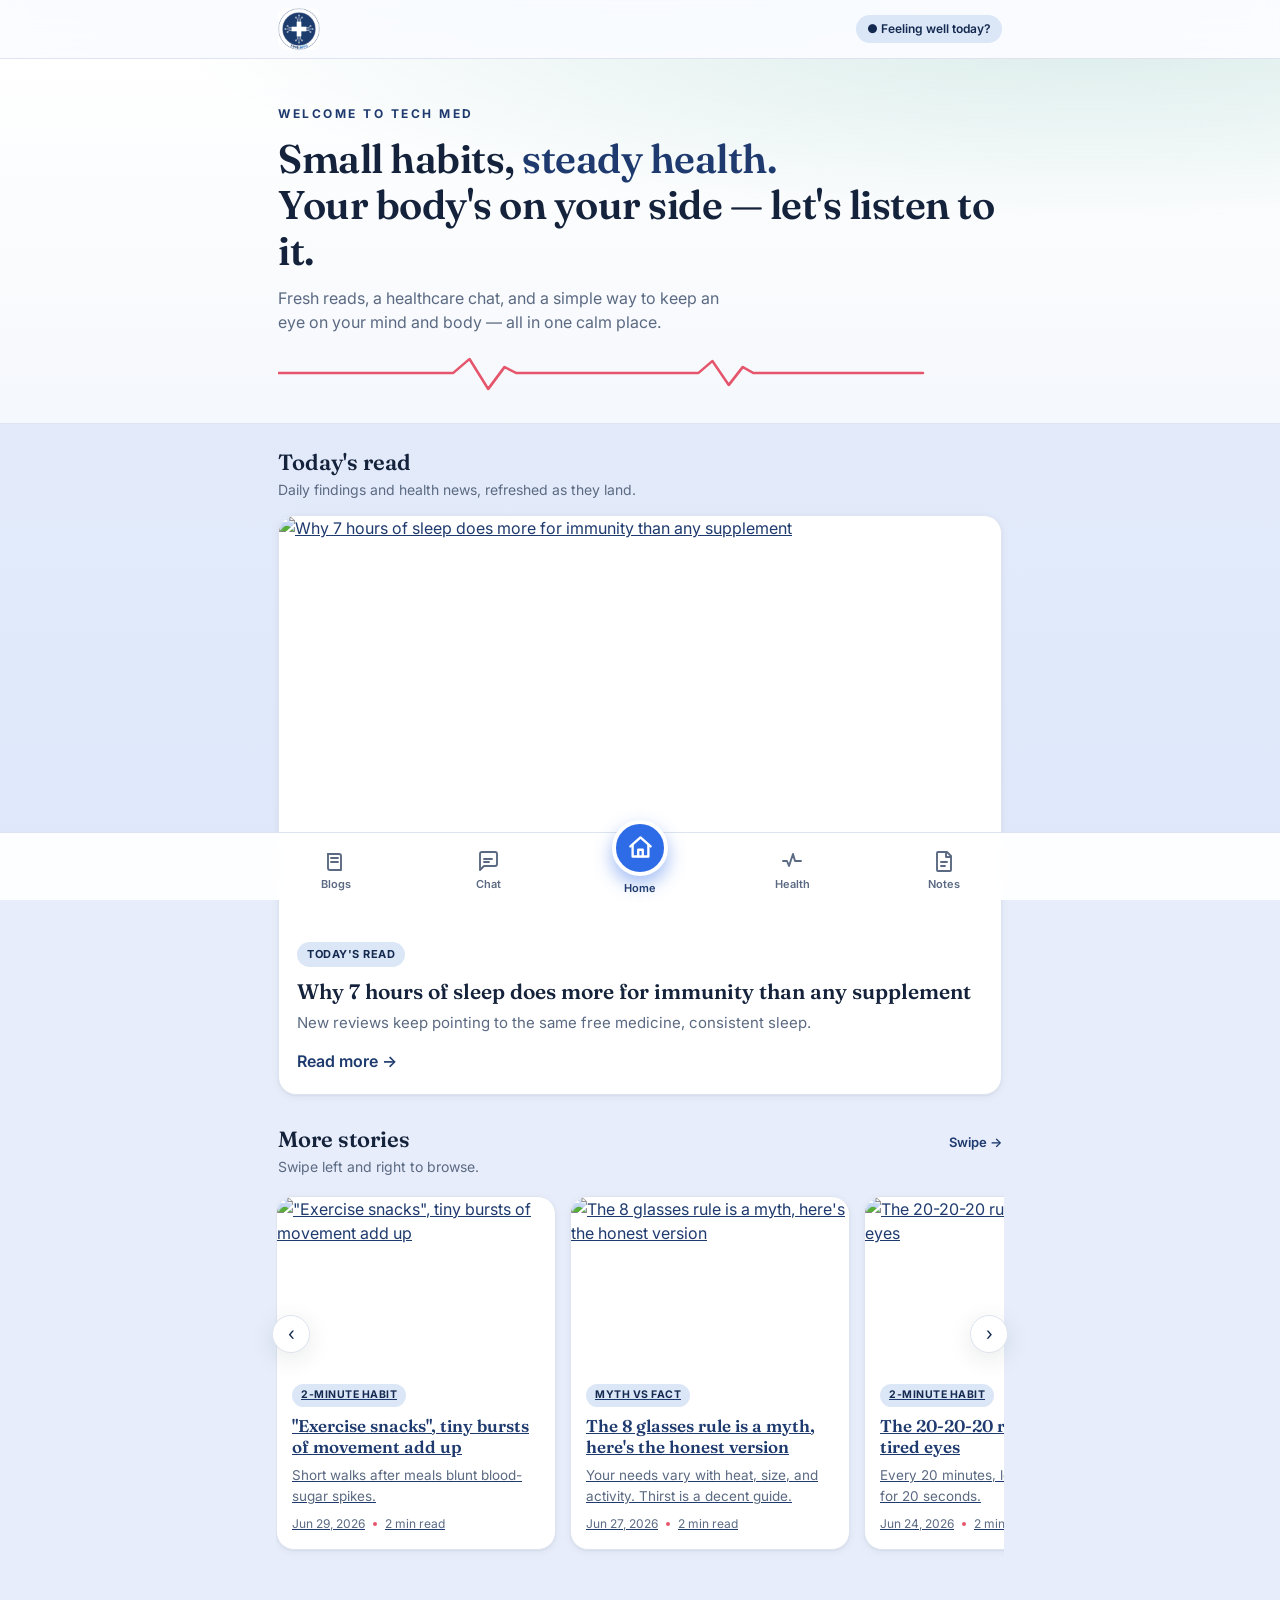
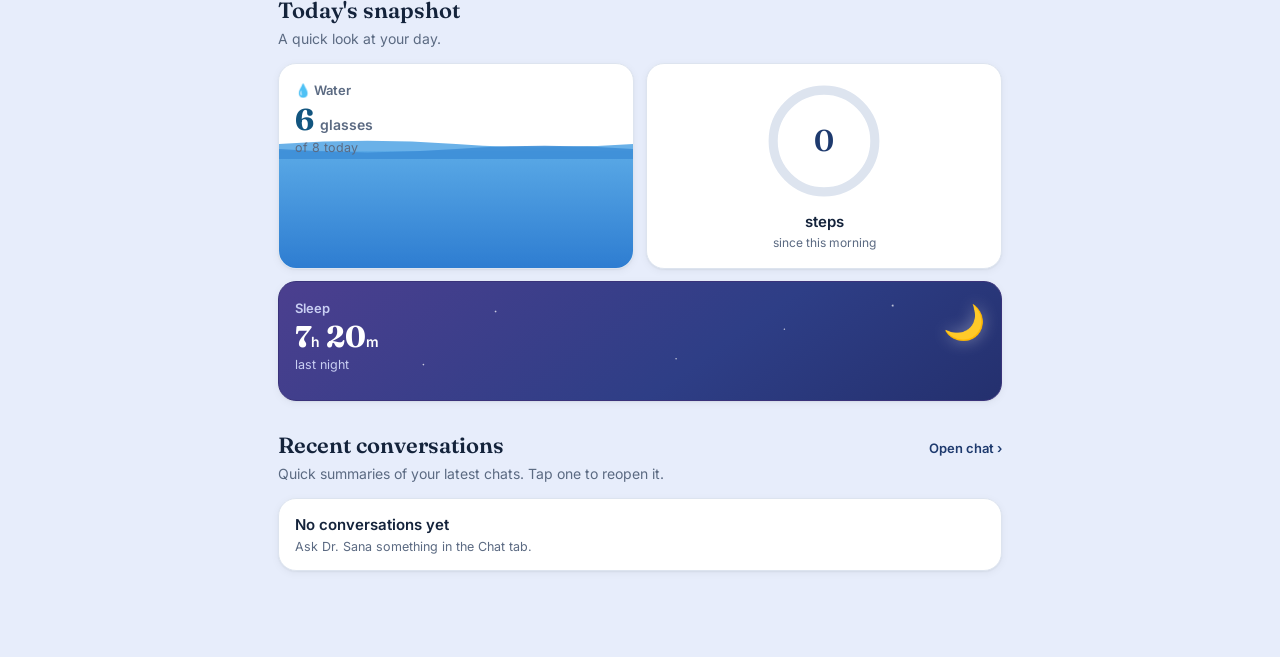
==== index.html @ a82b196b "more changes on the visual and ability to save the history" ====
<!DOCTYPE html>
<html lang="en">
<head>
  <meta charset="UTF-8" />
  <meta name="viewport" content="width=device-width, initial-scale=1, viewport-fit=cover" />
  <title>Tech Med — Your everyday health companion</title>
  <meta name="description" content="Tech Med: fresh health reads, a healthcare chatbot, and simple mind + body tracking." />
  <meta name="theme-color" content="#0F6E5E" />

  <!-- Fonts -->
  <link rel="preconnect" href="https://fonts.googleapis.com">
  <link rel="preconnect" href="https://fonts.gstatic.com" crossorigin>
  <link href="https://fonts.googleapis.com/css2?family=Fraunces:opsz,wght@9..144,500;9..144,600&family=Inter:wght@400;500;600;700&family=IBM+Plex+Mono:wght@500;600&display=swap" rel="stylesheet">

  <link rel="stylesheet" href="css/styles.css" />
</head>
<body>

  <!-- ============ TOP BAR: logo instead of a name ============ -->
  <header class="topbar">
    <div class="topbar__inner">
      <a class="brand" href="#" aria-label="Tech Med home">
        <!-- Your circular logo (sitting in the repo root). -->
        <img src="TechMed_logo_circular.png" alt="Tech Med" />
      </a>
      <span class="topbar__pill">● Feeling well today?</span>
    </div>
  </header>

  <main>

    <!-- ==================== HOME ==================== -->
    <section id="view-home" class="view is-active">
      <div class="hero">
        <div class="hero__inner">
          <p class="eyebrow">Welcome to Tech Med</p>
          <h1>Small habits, <span class="accent">steady health.</span><br>Your body's on your side — let's listen to it.</h1>
          <p>Fresh reads, a healthcare chat, and a simple way to keep an eye on your mind and body — all in one calm place.</p>
          <svg class="pulse" viewBox="0 0 620 40" preserveAspectRatio="none" aria-hidden="true">
            <path d="M0 20 H150 l14 -14 l16 30 l14 -22 l10 6 H360 l12 -12 l14 24 l12 -18 l9 6 H620"/>
          </svg>
        </div>
      </div>

      <div class="wrap">
        <!-- Featured / latest post -->
        <div class="section">
          <div class="section__head"><h2>Today's read</h2></div>
          <p class="section__sub">Daily findings and health news, refreshed as they land.</p>
          <article class="feature" id="featured"></article>
        </div>

        <!-- Horizontal scrollable rail (read-more, scrolls L↔R) -->
        <div class="section">
          <div class="section__head">
            <h2>More stories</h2>
            <a class="link" href="#" id="see-all">Swipe →</a>
          </div>
          <p class="section__sub">Swipe left and right to browse.</p>
          <div class="rail-outer">
            <button class="rail-btn prev" aria-label="Scroll left">‹</button>
            <div class="rail" id="blog-rail"></div>
            <button class="rail-btn next" aria-label="Scroll right">›</button>
          </div>
        </div>

        <!-- Today's snapshot: animated vitals -->
        <div class="section">
          <div class="section__head"><h2>Today's snapshot</h2></div>
          <p class="section__sub">A quick look at your day.</p>

          <div class="vitals">
            <!-- WATER: box fills with moving water -->
            <div class="vital water-card" id="water-card">
              <div class="water-fill" id="water-fill">
                <svg class="wave" viewBox="0 0 240 40" preserveAspectRatio="none">
                  <path d="M0 20 Q 30 8 60 20 T 120 20 T 180 20 T 240 20 V40 H0 Z"/>
                </svg>
                <svg class="wave wave2" viewBox="0 0 240 40" preserveAspectRatio="none">
                  <path d="M0 22 Q 30 34 60 22 T 120 22 T 180 22 T 240 22 V40 H0 Z"/>
                </svg>
              </div>
              <div class="vital__content">
                <span class="vital__label">💧 Water</span>
                <span class="vital__big"><b id="water-glasses">6</b> <small>glasses</small></span>
                <span class="vital__sub" id="water-sub">of 8 today</span>
              </div>
            </div>

            <!-- STEPS: ring + big count, label below -->
            <div class="vital steps-card">
              <div class="steps-ring-wrap">
                <svg class="steps-ring" viewBox="0 0 120 120">
                  <circle class="track" cx="60" cy="60" r="50"/>
                  <circle class="prog" id="steps-prog" cx="60" cy="60" r="50"/>
                </svg>
                <span class="steps-num" id="steps-count">0</span>
              </div>
              <div class="steps-caption">
                <span class="steps-word">steps</span>
                <span class="vital__sub">since this morning</span>
              </div>
            </div>

            <!-- SLEEP: purple-blue, moon drifts on hover -->
            <div class="vital sleep-card" id="sleep-card">
              <div class="stars"></div>
              <span class="moon">🌙</span>
              <div class="vital__content">
                <span class="vital__label">Sleep</span>
                <span class="vital__big"><b id="sleep-h">7</b><small>h</small> <b id="sleep-m">20</b><small>m</small></span>
                <span class="vital__sub">last night</span>
              </div>
            </div>
          </div>
        </div>

        <!-- Recent conversations (pulled from your chats with Dr. Sana) -->
        <div class="section">
          <div class="section__head">
            <h2>Recent conversations</h2>
            <a class="link" href="#" data-view-link="chat">Open chat ›</a>
          </div>
          <p class="section__sub">Quick summaries of your latest chats. Tap one to reopen it.</p>
          <div class="conditions" id="recent-convos"></div>
        </div>
        <div class="footer-space"></div>
      </div>
    </section>

    <!-- ==================== BLOGS ==================== -->
    <section id="view-blogs" class="view">
      <div class="hero hero--slim">
        <div class="hero__inner">
          <p class="eyebrow">Tech Med</p>
          <h1>The <span class="accent">Reading Room</span></h1>
          <p>Fresh health reads, findings, and gentle habits. Tap any story to read it.</p>
        </div>
      </div>
      <div class="wrap">
        <div class="section">
          <div class="blog-grid" id="blog-grid"></div>
          <article class="blog-detail" id="blog-detail" hidden></article>
        </div>
        <div class="footer-space"></div>
      </div>
    </section>

    <!-- ==================== CHATBOT ==================== -->
    <section id="view-chat" class="view">
      <div class="chat">
        <div class="chat__head">
          <h2>Health chat</h2>
          <p>Ask about symptoms, sleep, stress, hydration, or how you're feeling. Not a substitute for a doctor.</p>
        </div>

        <div class="chat__log" id="chat-log"></div>

        <div class="suggest" id="chat-suggest">
          <button>What helps a tension headache?</button>
          <button>Is my sleep schedule healthy?</button>
          <button>Ways to lower daily stress</button>
          <button>What does blood pressure mean?</button>
        </div>

        <div class="composer">
          <input id="chat-input" type="text" placeholder="Type your health question…" autocomplete="off" />
          <button id="chat-send" aria-label="Send">➤</button>
        </div>
      </div>
    </section>

    <!-- ==================== HEALTH TRACKING ==================== -->
    <section id="view-health" class="view">
      <div class="wrap">
        <div class="health__head">
          <h2>Your health, at a glance</h2>
          <p>A calm overview of mind and body. Everything here stays on your device.</p>
        </div>

        <!-- Two headline rings: mind + body -->
        <div class="score-row">
          <div class="ring-card">
            <h4>Mind</h4>
            <svg class="ring" viewBox="0 0 120 120" id="ring-mind"></svg>
          </div>
          <div class="ring-card">
            <h4>Body</h4>
            <svg class="ring" viewBox="0 0 120 120" id="ring-body"></svg>
          </div>
        </div>

        <!-- Metric tiles -->
        <div class="metric-grid" id="metric-grid"></div>

        <!-- 7-day trend chart -->
        <div class="panel">
          <h3>Last 7 days</h3>
          <p class="hint">Mood and sleep over the week.</p>
          <div class="chart-box"><canvas id="trend-chart"></canvas></div>
        </div>

        <!-- Daily log -->
        <div class="panel">
          <h3>Log today</h3>
          <p class="hint">Takes about 20 seconds.</p>
          <div class="log-form">
            <div class="field">
              <label>How's your mood?</label>
              <div class="mood-row" id="mood-row">
                <button data-mood="1">Very low</button>
                <button data-mood="2">Low</button>
                <button data-mood="3">Okay</button>
                <button data-mood="4">Good</button>
                <button data-mood="5">Great</button>
              </div>
            </div>
            <div class="field">
              <label>Energy (1–10)</label>
              <div class="slider-row">
                <input type="range" id="in-energy" min="1" max="10" value="6" />
                <span class="sv" id="sv-energy">6</span>
              </div>
            </div>
            <div class="field">
              <label>Stress (1–10)</label>
              <div class="slider-row">
                <input type="range" id="in-stress" min="1" max="10" value="4" />
                <span class="sv" id="sv-stress">4</span>
              </div>
            </div>
            <div class="field">
              <label>Steps taken today</label>
              <input type="number" id="in-steps" min="0" max="80000" step="100" value="0" />
            </div>
            <div class="field">
              <label>Sleep last night (hours)</label>
              <input type="number" id="in-sleep" min="0" max="14" step="0.5" value="7.5" />
            </div>
            <div class="field">
              <label>Glasses of water</label>
              <input type="number" id="in-water" min="0" max="20" step="1" value="6" />
            </div>
            <div class="field">
              <label>Anything on your mind? (optional)</label>
              <textarea id="in-note" placeholder="A quick note to yourself…"></textarea>
            </div>
            <button class="save-log" id="save-log">Save today's check-in</button>
          </div>
        </div>

        <!-- Saved check-in history (like the notes history) -->
        <div class="panel">
          <h3>Check-in history</h3>
          <p class="hint">Every day you save appears here, newest first.</p>
          <div id="health-history" class="note-list"></div>
        </div>

        <p class="care-note">
          Tech Med is a wellbeing companion, not a medical device or diagnosis. If something feels wrong,
          or you're struggling emotionally, please reach out to a doctor or a trusted person. In an emergency,
          contact your local emergency number.
        </p>
        <div class="footer-space"></div>
      </div>
    </section>

    <!-- ==================== NOTES ==================== -->
    <section id="view-notes" class="view">
      <div class="hero hero--slim">
        <div class="hero__inner">
          <p class="eyebrow">Tech Med</p>
          <h1>My <span class="accent">Notes</span></h1>
          <p>Jot down symptoms, questions for your doctor, or anything to remember. Saved on this device.</p>
        </div>
      </div>
      <div class="wrap">
        <div class="section">
          <div class="note-composer">
            <input id="note-title" type="text" placeholder="Title (optional)" />
            <textarea id="note-body" placeholder="Write a note…"></textarea>
            <button class="save-log" id="note-save">Save note</button>
          </div>
        </div>
        <div class="section">
          <div class="section__head"><h2>Saved notes</h2></div>
          <div id="note-list" class="note-list"></div>
        </div>
        <div class="footer-space"></div>
      </div>
    </section>

  </main>

  <!-- ============ BOTTOM NAV (the toolbar) ============ -->
  <nav class="nav">
    <div class="nav__inner">
      <button class="nav__btn" data-view="blogs">
        <svg viewBox="0 0 24 24"><path d="M4 5h11a2 2 0 0 1 2 2v13"/><path d="M4 5v14a2 2 0 0 0 2 2h11"/><path d="M7 9h7M7 13h7"/></svg>
        Blogs
      </button>
      <button class="nav__btn" data-view="chat">
        <svg viewBox="0 0 24 24"><path d="M21 15a2 2 0 0 1-2 2H8l-4 4V5a2 2 0 0 1 2-2h13a2 2 0 0 1 2 2z"/><path d="M8 10h8M8 13h5"/></svg>
        Chat
      </button>
      <button class="nav__btn nav__btn--home is-active" data-view="home">
        <span class="home-orb">
          <svg viewBox="0 0 24 24"><path d="M3 11l9-8 9 8"/><path d="M5 10v10h14V10"/><path d="M10 20v-6h4v6"/></svg>
        </span>
        Home
      </button>
      <button class="nav__btn" data-view="health">
        <svg viewBox="0 0 24 24"><path d="M3 12h4l2 5 4-12 2 7h6"/></svg>
        Health
      </button>
      <button class="nav__btn" data-view="notes">
        <svg viewBox="0 0 24 24"><path d="M6 3h9l4 4v14a1 1 0 0 1-1 1H6a1 1 0 0 1-1-1V4a1 1 0 0 1 1-1z"/><path d="M14 3v5h5M9 13h6M9 17h4"/></svg>
        Notes
      </button>
    </div>
  </nav>

  <!-- Chart.js for the health trend graph -->
  <script src="https://cdn.jsdelivr.net/npm/chart.js@4.4.1/dist/chart.umd.min.js"></script>

  <!-- App code -->
  <script src="data/blogs.js"></script>
  <script src="js/blogs.js"></script>
  <script src="js/chatbot.js"></script>
  <script src="js/health.js"></script>
  <script src="js/notes.js"></script>
  <script src="js/app.js"></script>
</body>
</html>
---- css/styles.css ----
/* ============================================================
   Tech Med — Health Companion
   Design system: "Clinical Calm"
   Palette : deep pine/teal + soft mint + warm coral pulse
   Type    : Fraunces (display) · Inter (body) · IBM Plex Mono (data)
   Signature: the coral ECG heartbeat line
   ============================================================ */

:root {
  --bg:          #E7EDFB;
  --bg-2:        #DCE6F8;
  --surface:     #FFFFFF;
  --surface-2:   #F5F8FC;
  --primary:     #1E3A6E;   /* deep navy */
  --primary-deep:#14294F;
  --primary-soft:#DBE6F7;
  --accent:      #2E6BE6;   /* blue — links, active tab, CTA */
  --accent-soft: #DCE9FF;
  --pulse:       #E5566D;   /* soft red — the heartbeat line only */
  --pulse-soft:  #FBE1E5;
  --ink:         #14233B;
  --muted:       #5B6A82;
  --line:        #DDE4EF;
  --gold:        #E6A93C;
  --radius:      18px;
  --radius-sm:   12px;
  --shadow-sm:   0 1px 2px rgba(16,40,32,.06), 0 2px 8px rgba(16,40,32,.05);
  --shadow-md:   0 6px 24px rgba(16,40,32,.10);
  --shadow-lg:   0 18px 48px rgba(16,40,32,.16);
  --nav-h:       68px;
  --max:         760px;   /* phone-first, comfortable reading column */
}

* { box-sizing: border-box; }
html { -webkit-text-size-adjust: 100%; scroll-behavior: smooth; }

body {
  margin: 0;
  font-family: "Inter", system-ui, -apple-system, Segoe UI, Roboto, Arial, sans-serif;
  color: var(--ink);
  background: var(--bg);
  background-image:
    radial-gradient(120% 60% at 50% -10%, #D3E0FB 0%, transparent 55%),
    linear-gradient(180deg, #E7EDFB 0%, #DEE8FA 100%);
  background-attachment: fixed;
  line-height: 1.55;
  padding-bottom: calc(var(--nav-h) + env(safe-area-inset-bottom));
  -webkit-font-smoothing: antialiased;
}

h1, h2, h3 { font-family: "Fraunces", Georgia, serif; font-weight: 600; line-height: 1.15; margin: 0; }
a { color: var(--primary); }
img { max-width: 100%; display: block; }
button { font-family: inherit; cursor: pointer; }

.wrap { width: 100%; max-width: var(--max); margin: 0 auto; padding: 0 18px; }

/* ---------- Top bar (logo instead of a name) ---------- */
.topbar {
  position: sticky; top: 0; z-index: 40;
  background: rgba(255,255,255,.82);
  backdrop-filter: saturate(140%) blur(12px);
  border-bottom: 1px solid var(--line);
}
.topbar__inner {
  max-width: var(--max); margin: 0 auto;
  height: 58px; padding: 0 18px;
  display: flex; align-items: center; justify-content: space-between; gap: 12px;
}
/* The logo image lives here. Swap images/logo.svg for your own file (e.g. images/logo.jpg). */
.brand { display: flex; align-items: center; gap: 10px; text-decoration: none; }
.brand img { height: 42px; width: auto; object-fit: contain; border-radius: 8px; }
.topbar__pill {
  font-size: 12px; color: var(--primary-deep);
  background: var(--primary-soft); border-radius: 999px;
  padding: 5px 11px; font-weight: 600; white-space: nowrap;
}

/* ---------- Views ---------- */
.view { display: none; animation: fade .35s ease both; }
.view.is-active { display: block; }
@keyframes fade { from { opacity: 0; transform: translateY(8px); } to { opacity: 1; transform: none; } }

/* ---------- Welcome hero ---------- */
.hero {
  position: relative; overflow: hidden;
  background:
    radial-gradient(120% 90% at 85% -10%, rgba(18,137,122,.16), transparent 60%),
    linear-gradient(180deg, var(--surface), var(--surface-2));
  border-bottom: 1px solid var(--line);
}
.hero__inner { max-width: var(--max); margin: 0 auto; padding: 34px 18px 30px; }
.hero .eyebrow {
  font-size: 12px; letter-spacing: 2.5px; text-transform: uppercase;
  color: var(--primary); font-weight: 700; margin-bottom: 12px;
}
.hero h1 { font-size: clamp(28px, 7vw, 40px); letter-spacing: -.5px; }
.hero h1 .accent { color: var(--primary); }
.hero p { color: var(--muted); font-size: 16px; margin: 12px 0 0; max-width: 46ch; }

/* the signature heartbeat line */
.pulse { width: 100%; height: 40px; margin-top: 18px; display: block; }
.pulse path { stroke: var(--pulse); stroke-width: 2.4; fill: none;
  stroke-linecap: round; stroke-linejoin: round;
  stroke-dasharray: 620; stroke-dashoffset: 620;
  animation: draw 2.6s ease forwards, glow 3s ease-in-out 2.6s infinite; }
@keyframes draw { to { stroke-dashoffset: 0; } }
@keyframes glow { 0%,100% { opacity: .85; } 50% { opacity: 1; } }

/* ---------- Section headers ---------- */
.section { padding: 26px 0 6px; }
.section__head { display: flex; align-items: baseline; justify-content: space-between; gap: 12px; margin-bottom: 4px; }
.section__head h2 { font-size: 22px; }
.section__head .link { font-size: 13px; font-weight: 600; color: var(--primary); text-decoration: none; }
.section__sub { color: var(--muted); font-size: 14px; margin: 2px 0 14px; }

/* ---------- Featured blog card ---------- */
.feature {
  display: grid; grid-template-columns: 1fr; gap: 0;
  background: var(--surface); border: 1px solid var(--line);
  border-radius: var(--radius); overflow: hidden; box-shadow: var(--shadow-sm);
}
.feature__media { aspect-ratio: 16/9; position: relative; }
.feature__media .ph { width: 100%; height: 100%; }
.feature__body { padding: 18px 18px 20px; }
.feature .tag { display:inline-block; font-size: 11px; font-weight: 700; letter-spacing: .5px;
  text-transform: uppercase; color: var(--primary-deep); background: var(--primary-soft);
  padding: 4px 10px; border-radius: 999px; }
.feature h3 { font-size: 21px; margin: 12px 0 8px; }
.feature p { color: var(--muted); font-size: 15px; margin: 0 0 14px; }

/* ---------- Horizontal scroll rail (read-more, scrollable L↔R) ---------- */
.rail-outer { position: relative; }
.rail {
  display: grid; grid-auto-flow: column; grid-auto-columns: minmax(240px, 78%);
  gap: 14px; overflow-x: auto; scroll-snap-type: x mandatory;
  padding: 4px 2px 16px; margin: 0 -2px;
  scrollbar-width: thin;
}
.rail::-webkit-scrollbar { height: 8px; }
.rail::-webkit-scrollbar-thumb { background: var(--line); border-radius: 8px; }
@media (min-width: 620px) { .rail { grid-auto-columns: minmax(280px, 46%); } }

.card {
  scroll-snap-align: start; background: var(--surface);
  border: 1px solid var(--line); border-radius: var(--radius);
  overflow: hidden; box-shadow: var(--shadow-sm);
  display: flex; flex-direction: column; transition: transform .18s ease, box-shadow .18s ease;
}
.card:active { transform: scale(.99); }
.card:hover { box-shadow: var(--shadow-md); }
.card__media { aspect-ratio: 16/10; }
.card__body { padding: 14px 15px 16px; display: flex; flex-direction: column; gap: 8px; flex: 1; }
.card .tag { align-self: flex-start; font-size: 10.5px; font-weight: 700; letter-spacing:.5px;
  text-transform: uppercase; color: var(--primary-deep); background: var(--primary-soft);
  padding: 3px 9px; border-radius: 999px; }
.card h4 { font-family: "Fraunces", serif; font-weight: 600; font-size: 17px; margin: 0; line-height: 1.25; }
.card p { color: var(--muted); font-size: 13.5px; margin: 0; }
.card .meta { margin-top: auto; font-size: 12px; color: var(--muted); display: flex; gap: 8px; align-items: center; }
.card .dot { width: 4px; height: 4px; border-radius: 50%; background: var(--pulse); }

/* rail nav arrows (desktop convenience) */
.rail-btn {
  position: absolute; top: 38%; transform: translateY(-50%);
  width: 38px; height: 38px; border-radius: 50%; border: 1px solid var(--line);
  background: var(--surface); box-shadow: var(--shadow-md); display: none;
  align-items: center; justify-content: center; color: var(--primary-deep); font-size: 18px; z-index: 5;
}
.rail-btn.prev { left: -6px; } .rail-btn.next { right: -6px; }
@media (min-width: 720px) { .rail-btn { display: flex; } }

/* image placeholders (works with no photos; replace with <img>) */
.ph { background: linear-gradient(135deg, #2E4E86, var(--primary-deep)); position: relative; }
.ph[data-hue="mint"]  { background: linear-gradient(135deg, #16A085, #0F6E5E); }
.ph[data-hue="coral"] { background: linear-gradient(135deg, #FF8A73, #E0553F); }
.ph[data-hue="sky"]   { background: linear-gradient(135deg, #3FA7C4, #1F6E86); }
.ph[data-hue="plum"]  { background: linear-gradient(135deg, #7C6CC4, #4E3F8F); }
.ph[data-hue="gold"]  { background: linear-gradient(135deg, #E6B84C, #C98A22); }
.ph .ph__icon { position: absolute; inset: 0; display: grid; place-items: center; font-size: 42px; opacity: .95; }
.ph .ph__grain { position:absolute; inset:0; opacity:.10;
  background-image: radial-gradient(rgba(255,255,255,.9) 1px, transparent 1px);
  background-size: 14px 14px; }

/* ---------- Facts strip (the "other stuff" below on home) ---------- */
.facts { display: grid; grid-template-columns: repeat(2, 1fr); gap: 12px; margin-top: 8px; }
@media (min-width: 620px) { .facts { grid-template-columns: repeat(4, 1fr); } }
.fact {
  background: var(--surface); border: 1px solid var(--line);
  border-radius: var(--radius-sm); padding: 14px; box-shadow: var(--shadow-sm);
}
.fact .n { font-family: "Fraunces", serif; font-size: 26px; font-weight: 600; color: var(--primary); }
.fact .l { font-size: 12.5px; color: var(--muted); margin-top: 2px; }

.tip {
  margin-top: 16px; background: linear-gradient(180deg, var(--surface), var(--surface-2));
  border: 1px solid var(--line); border-left: 4px solid var(--pulse);
  border-radius: var(--radius-sm); padding: 16px 16px 16px 18px;
}
.tip .k { font-size: 11px; letter-spacing: 1.5px; text-transform: uppercase; color: var(--pulse); font-weight: 700; }
.tip p { margin: 6px 0 0; font-size: 14.5px; }

/* ---------- Chatbot ---------- */
.chat { display: flex; flex-direction: column; height: calc(100vh - 58px - var(--nav-h)); max-width: var(--max); margin: 0 auto; }
.chat__head { padding: 16px 18px 10px; }
.chat__head h2 { font-size: 22px; }
.chat__head p { color: var(--muted); font-size: 13.5px; margin: 4px 0 0; }
.chat__log { flex: 1; overflow-y: auto; padding: 8px 18px 12px; display: flex; flex-direction: column; gap: 12px; }
/* a row holds an avatar + the bubble */
.row-msg { display: flex; align-items: flex-end; gap: 8px; max-width: 88%; }
.row-msg.bot { align-self: flex-start; }
.row-msg.user { align-self: flex-end; flex-direction: row-reverse; }
.avatar { flex: 0 0 auto; width: 30px; height: 30px; border-radius: 50%; display: grid; place-items: center;
  font-size: 17px; background: var(--primary-soft); border: 1px solid var(--line); }
.avatar.user { background: var(--accent); color: #fff; }
.msg { padding: 11px 14px; border-radius: 16px; font-size: 15px; line-height: 1.5; white-space: pre-wrap; word-wrap: break-word; }
.msg.bot { background: var(--surface); border: 1px solid var(--line); border-bottom-left-radius: 5px; box-shadow: var(--shadow-sm); }
.msg.user { background: var(--accent); color: #fff; border-bottom-right-radius: 5px; }
.msg.bot a { color: var(--primary); }
.msg .disc { display:block; margin-top: 8px; font-size: 11.5px; color: var(--muted); border-top: 1px dashed var(--line); padding-top: 7px; }
.typing { display: inline-flex; gap: 4px; align-items: center; }
.typing i { width: 6px; height: 6px; border-radius: 50%; background: var(--muted); animation: bounce 1.2s infinite; }
.typing i:nth-child(2){ animation-delay:.15s } .typing i:nth-child(3){ animation-delay:.3s }
@keyframes bounce { 0%,60%,100%{ transform: translateY(0); opacity:.5 } 30%{ transform: translateY(-5px); opacity:1 } }

.suggest { display: flex; gap: 8px; overflow-x: auto; padding: 0 18px 8px; }
.suggest button { flex: 0 0 auto; font-size: 13px; color: var(--primary-deep); background: var(--primary-soft);
  border: none; border-radius: 999px; padding: 8px 13px; }

.composer { display: flex; gap: 8px; padding: 10px 14px calc(12px + env(safe-area-inset-bottom)); border-top: 1px solid var(--line); background: var(--surface); }
.composer input { flex: 1; border: 1px solid var(--line); border-radius: 999px; padding: 12px 16px; font-size: 15px; outline: none; background: var(--surface-2); }
.composer input:focus { border-color: var(--primary); background: #fff; }
.composer button { width: 46px; height: 46px; border-radius: 50%; border: none; background: var(--primary); color: #fff; font-size: 18px; display: grid; place-items: center; }
.composer button:disabled { opacity: .5; }

.keybar { padding: 8px 18px 0; }
.keybar details { background: var(--surface); border: 1px solid var(--line); border-radius: var(--radius-sm); padding: 10px 12px; font-size: 13px; }
.keybar summary { cursor: pointer; font-weight: 600; color: var(--primary-deep); }
.keybar input { width: 100%; margin-top: 8px; padding: 9px 11px; border: 1px solid var(--line); border-radius: 8px; font-size: 13px; }
.keybar .row { display: flex; gap: 8px; margin-top: 8px; }
.keybar .row button { flex: 1; padding: 8px; border-radius: 8px; border: 1px solid var(--line); background: var(--surface-2); font-weight: 600; }
.keybar .row button.save { background: var(--primary); color: #fff; border-color: var(--primary); }
.keybar small { display: block; margin-top: 8px; color: var(--muted); line-height: 1.5; }

/* ---------- Health tracking ---------- */
.health__head { padding: 22px 18px 6px; }
.health__head h2 { font-size: 24px; }
.health__head p { color: var(--muted); font-size: 14px; margin: 6px 0 0; }

.score-row { display: grid; grid-template-columns: 1fr 1fr; gap: 12px; margin-top: 8px; }
.ring-card { background: var(--surface); border: 1px solid var(--line); border-radius: var(--radius); padding: 16px; box-shadow: var(--shadow-sm); text-align: center; }
.ring-card h4 { font-family: "Inter", sans-serif; font-weight: 600; font-size: 13px; color: var(--muted); text-transform: uppercase; letter-spacing: 1px; margin-bottom: 10px; }
.ring { width: 108px; height: 108px; margin: 0 auto; }
.ring .val { font-family: "Fraunces", serif; font-size: 26px; fill: var(--ink); }
.ring .unit { font-size: 10px; fill: var(--muted); font-family: "Inter"; }

.metric-grid { display: grid; grid-template-columns: repeat(2,1fr); gap: 12px; margin-top: 14px; }
.metric { background: var(--surface); border: 1px solid var(--line); border-radius: var(--radius-sm); padding: 14px; box-shadow: var(--shadow-sm); }
.metric .top { display: flex; align-items: center; justify-content: space-between; }
.metric .ico { font-size: 18px; }
.metric .big { font-family: "IBM Plex Mono", monospace; font-size: 22px; font-weight: 600; margin-top: 6px; }
.metric .lab { font-size: 12px; color: var(--muted); }
.metric .trend { font-size: 11px; font-weight: 700; padding: 2px 7px; border-radius: 999px; }
.trend.up { color: #0A7C4A; background: #DCF3E7; } .trend.down { color: #B23A2E; background: var(--pulse-soft); }

.panel { background: var(--surface); border: 1px solid var(--line); border-radius: var(--radius); padding: 16px; box-shadow: var(--shadow-sm); margin-top: 14px; }
.panel h3 { font-size: 17px; margin-bottom: 4px; }
.panel .hint { font-size: 12.5px; color: var(--muted); margin-bottom: 12px; }
.chart-box { position: relative; height: 180px; }

.log-form { display: grid; gap: 12px; margin-top: 4px; }
.field label { font-size: 12.5px; color: var(--muted); font-weight: 600; display: block; margin-bottom: 6px; }
.slider-row { display: flex; align-items: center; gap: 12px; }
.slider-row input[type=range] { flex: 1; accent-color: var(--primary); }
.slider-row .sv { font-family: "IBM Plex Mono", monospace; font-weight: 600; width: 30px; text-align: right; }
.field input[type=number] { width: 100%; padding: 10px 12px; border: 1px solid var(--line); border-radius: 10px; font-size: 15px; }
.field textarea { width: 100%; padding: 10px 12px; border: 1px solid var(--line); border-radius: 10px; font-size: 14px; resize: vertical; min-height: 60px; font-family: inherit; }
.mood-row { display: flex; gap: 6px; }
.mood-row button { flex: 1; font-size: 12px; font-weight: 600; color: var(--muted); padding: 10px 2px; border-radius: 10px; border: 1px solid var(--line); background: var(--surface-2); transition: .15s; line-height: 1.2; }
.mood-row button.sel { border-color: var(--primary); background: var(--primary-soft); color: var(--primary-deep); transform: translateY(-2px); }
.save-log { width: 100%; padding: 13px; border: none; border-radius: 12px; background: var(--primary); color: #fff; font-weight: 600; font-size: 15px; }
.save-log:active { background: var(--primary-deep); }

.care-note { margin-top: 16px; font-size: 12.5px; color: var(--muted); background: var(--surface-2); border: 1px solid var(--line); border-radius: var(--radius-sm); padding: 12px 14px; line-height: 1.55; }

/* ---------- Bottom nav (the requested toolbar) ---------- */
.nav {
  position: fixed; bottom: 0; left: 0; right: 0; z-index: 50;
  height: calc(var(--nav-h) + env(safe-area-inset-bottom));
  padding-bottom: env(safe-area-inset-bottom);
  background: rgba(255,255,255,.92); backdrop-filter: blur(14px);
  border-top: 1px solid var(--line);
  display: flex; justify-content: center; overflow: visible;
}
.nav__inner { width: 100%; max-width: var(--max); display: flex; overflow: visible; }
.nav__btn {
  flex: 1; border: none; background: none; color: var(--muted);
  display: flex; flex-direction: column; align-items: center; justify-content: center; gap: 4px;
  font-size: 11px; font-weight: 600; padding-top: 8px; position: relative; transition: color .15s;
}
.nav__btn svg { width: 24px; height: 24px; stroke: currentColor; fill: none; stroke-width: 1.9; stroke-linecap: round; stroke-linejoin: round; }
.nav__btn.is-active { color: var(--primary); }
.nav__btn.is-active::before {
  content: ""; position: absolute; top: 0; width: 26px; height: 3px; border-radius: 3px; background: var(--accent);
}
/* centered, larger, blue Home */
.nav__btn--home { color: var(--accent); }
.nav__btn--home.is-active::before { display: none; }
.nav__btn--home .home-orb {
  width: 56px; height: 56px; border-radius: 50%; margin-top: -26px; margin-bottom: 1px;
  background: var(--accent); color: #fff; display: grid; place-items: center;
  border: 4px solid var(--surface); box-shadow: 0 8px 18px rgba(46,107,230,.45);
  transition: transform .15s ease;
}
.nav__btn--home .home-orb svg { width: 27px; height: 27px; stroke-width: 2.1; }
.nav__btn--home:active .home-orb { transform: scale(.94); }

/* ---------- misc ---------- */
.footer-space { height: 12px; }
:focus-visible { outline: 3px solid rgba(15,110,94,.4); outline-offset: 2px; border-radius: 6px; }
@media (prefers-reduced-motion: reduce) {
  * { animation: none !important; scroll-behavior: auto !important; }
  .pulse path { stroke-dashoffset: 0; }
}

/* ============================================================
   Today's snapshot — animated vitals
   ============================================================ */
.vitals { display: grid; grid-template-columns: 1fr 1fr; gap: 12px; }
.vital {
  position: relative; overflow: hidden;
  background: var(--surface); border: 1px solid var(--line);
  border-radius: var(--radius); box-shadow: var(--shadow-sm);
  min-height: 150px; padding: 16px;
}
.vital__content { position: relative; z-index: 3; display: flex; flex-direction: column; gap: 2px; }
.vital__content.center { align-items: center; text-align: center; }
.vital__label { font-size: 13px; font-weight: 600; color: var(--muted); }
.vital__big { font-family: "Fraunces", serif; font-size: 30px; font-weight: 600; color: var(--ink); line-height: 1.1; }
.vital__big small { font-size: 14px; font-weight: 600; color: var(--muted); font-family: "Inter"; }
.vital__sub { font-size: 12.5px; color: var(--muted); }

/* --- WATER: fills with moving water --- */
.water-card .vital__big b { color: #12557f; }
.water-fill {
  position: absolute; left: 0; right: 0; bottom: 0; height: 15%;
  background: linear-gradient(180deg, #5AA9E6, #2E7DD1);
  z-index: 1; transition: height 1.1s cubic-bezier(.22,.61,.36,1);
}
.water-fill .wave {
  position: absolute; top: -18px; left: 0; width: 200%; height: 22px;
  fill: #5AA9E6;
}
.water-fill .wave path { fill: #5AA9E6; }
.water-fill .wave  { animation: waveMove 3.2s linear infinite; opacity:.9 }
.water-fill .wave2 { animation: waveMove 4.6s linear infinite reverse; top:-14px; }
.water-fill .wave2 path { fill: #3E8FD8; }
@keyframes waveMove { from { transform: translateX(0); } to { transform: translateX(-50%); } }

/* --- STEPS: ring + count-up + walker --- */
.steps-card { display: flex; flex-direction: column; align-items: center; justify-content: center; gap: 8px; }
.steps-ring-wrap { position: relative; width: 122px; height: 122px; }
.steps-ring { width: 122px; height: 122px; }
.steps-ring .track { fill: none; stroke: var(--line); stroke-width: 9; }
.steps-ring .prog {
  fill: none; stroke: var(--accent); stroke-width: 9; stroke-linecap: round;
  stroke-dasharray: 314; stroke-dashoffset: 314; transform: rotate(-90deg);
  transform-origin: center; transition: stroke-dashoffset 1.4s ease;
}
.steps-num {
  position: absolute; inset: 0; display: grid; place-items: center;
  font-family: "Fraunces", serif; font-weight: 600; font-size: 30px; color: var(--primary);
}
.steps-caption { display: flex; flex-direction: column; align-items: center; }
.steps-word { font-size: 15px; font-weight: 600; color: var(--ink); }
.steps-caption .vital__sub { font-size: 12px; color: var(--muted); }

/* --- SLEEP: purple-blue, moon drifts on hover --- */
.sleep-card { background: linear-gradient(145deg, #4B3F8F 0%, #2E3E86 60%, #24306E 100%); border-color: #3a337a; color: #fff; cursor: pointer; }
.sleep-card .vital__label, .sleep-card .vital__sub { color: #C9CFF3; }
.sleep-card .vital__big, .sleep-card .vital__big small { color: #fff; }
.sleep-card .stars {
  position: absolute; inset: 0; z-index: 1; opacity: .8;
  background-image:
    radial-gradient(1.4px 1.4px at 30% 25%, #fff, transparent),
    radial-gradient(1.2px 1.2px at 70% 40%, #fff, transparent),
    radial-gradient(1.6px 1.6px at 85% 20%, #fff, transparent),
    radial-gradient(1.2px 1.2px at 55% 65%, #fff, transparent),
    radial-gradient(1.3px 1.3px at 20% 70%, #fff, transparent);
}
.sleep-card .moon {
  position: absolute; top: 14px; right: 16px; font-size: 34px; z-index: 2;
  filter: drop-shadow(0 0 8px rgba(255,255,255,.4));
  transition: transform .6s cubic-bezier(.34,1.56,.64,1);
}
.sleep-card:hover .moon { transform: translate(-14px, 8px) rotate(-20deg) scale(1.15); }
.sleep-card:hover .stars { animation: twinkle 1.6s ease-in-out infinite; }
@keyframes twinkle { 0%,100% { opacity:.5 } 50% { opacity:1 } }
.sleep-card { grid-column: 1 / -1; min-height: 120px; }

/* ============================================================
   Last known conditions
   ============================================================ */
.conditions { background: var(--surface); border: 1px solid var(--line); border-radius: var(--radius); box-shadow: var(--shadow-sm); overflow: hidden; }
.cond { display: flex; align-items: center; gap: 12px; padding: 14px 16px; border-bottom: 1px solid var(--line); }
.cond:last-child { border-bottom: none; }
.cond__dot { width: 12px; height: 12px; border-radius: 4px; flex: 0 0 auto; }
.cond__txt { flex: 1; display: flex; flex-direction: column; }
.cond__txt b { font-size: 15px; font-weight: 600; }
.cond__txt small { font-size: 12.5px; color: var(--muted); }
.cond__tag { font-size: 12px; font-weight: 700; padding: 4px 11px; border-radius: 999px; }
.cond__tag.stable { color: #0A7C4A; background: #DCF3E7; }
.cond__tag.monitor { color: #9A6B12; background: #FBEED0; }
.cond__link { font-size: 13px; font-weight: 600; color: var(--accent); text-decoration: none; }

/* ============================================================
   Blogs page
   ============================================================ */
.hero--slim .hero__inner { padding: 26px 18px 24px; }
.hero--slim h1 { font-size: clamp(26px, 6vw, 34px); }
.blog-grid { display: grid; grid-template-columns: 1fr; gap: 14px; }
@media (min-width: 560px) { .blog-grid { grid-template-columns: 1fr 1fr; } }
.blog-grid .card { width: 100%; }

/* ============================================================
   Formal metric tiles (no emojis)
   ============================================================ */
.metric__top { display: flex; align-items: center; gap: 7px; }
.metric__dot { width: 10px; height: 10px; border-radius: 3px; flex: 0 0 auto; }
.metric__key { font-size: 12px; font-weight: 700; letter-spacing: .4px; text-transform: uppercase; color: var(--muted); }
.metric__top .trend { margin-left: auto; }
.metric__val { font-family: "IBM Plex Mono", monospace; font-size: 22px; font-weight: 600; margin-top: 8px; color: var(--ink); }

/* ============================================================
   Recent conversations (clickable rows)
   ============================================================ */
.convo { cursor: pointer; transition: background .15s; }
.convo:hover { background: var(--surface-2); }
.cond__link { cursor: pointer; }

/* ============================================================
   Blog detail (full article on the Blogs page)
   ============================================================ */
.blog-detail { background: var(--surface); border: 1px solid var(--line); border-radius: var(--radius); box-shadow: var(--shadow-sm); overflow: hidden; }
.blog-detail .back-link { display: inline-block; margin: 14px 16px 0; font-size: 13px; font-weight: 600; color: var(--accent); text-decoration: none; }
.detail-media { height: 210px; margin-top: 12px; }
.detail-media img, .detail-media .ph { height: 100%; }
.blog-detail .tag { display: inline-block; margin: 14px 18px 0; }
.detail-title { font-size: 25px; line-height: 1.2; margin: 10px 18px 6px; }
.detail-meta { font-size: 12.5px; color: var(--muted); margin: 0 18px 14px; }
.detail-body { font-size: 15.5px; line-height: 1.7; color: #26344A; white-space: pre-wrap; margin: 0 18px 26px; }

/* ============================================================
   Notes page
   ============================================================ */
.note-composer { background: var(--surface); border: 1px solid var(--line); border-radius: var(--radius); box-shadow: var(--shadow-sm); padding: 16px; display: grid; gap: 10px; }
.note-composer input { border: 1px solid var(--line); border-radius: 10px; padding: 11px 13px; font-size: 15px; font-family: inherit; }
.note-composer textarea { border: 1px solid var(--line); border-radius: 10px; padding: 11px 13px; font-size: 14.5px; font-family: inherit; min-height: 90px; resize: vertical; }
.note-composer input:focus, .note-composer textarea:focus { outline: none; border-color: var(--accent); }
.note-list { display: grid; gap: 12px; }
.note-card { position: relative; background: var(--surface); border: 1px solid var(--line); border-left: 4px solid var(--accent); border-radius: var(--radius-sm); box-shadow: var(--shadow-sm); padding: 14px 40px 14px 15px; }
.note-card__title { display: block; font-size: 15.5px; font-weight: 700; margin-bottom: 4px; }
.note-card__body { font-size: 14.5px; color: #33415A; white-space: pre-wrap; line-height: 1.55; }
.note-card__date { font-size: 11.5px; color: var(--muted); margin-top: 8px; }
.note-del { position: absolute; top: 8px; right: 8px; width: 26px; height: 26px; border-radius: 50%; border: none; background: var(--surface-2); color: var(--muted); font-size: 18px; line-height: 1; cursor: pointer; }
.note-del:hover { background: var(--pulse-soft); color: var(--pulse); }
.empty-note { color: var(--muted); font-size: 14px; text-align: center; padding: 20px 0; }

.hist-note { margin-top: 8px; font-size: 13.5px; font-style: italic; color: var(--muted); }
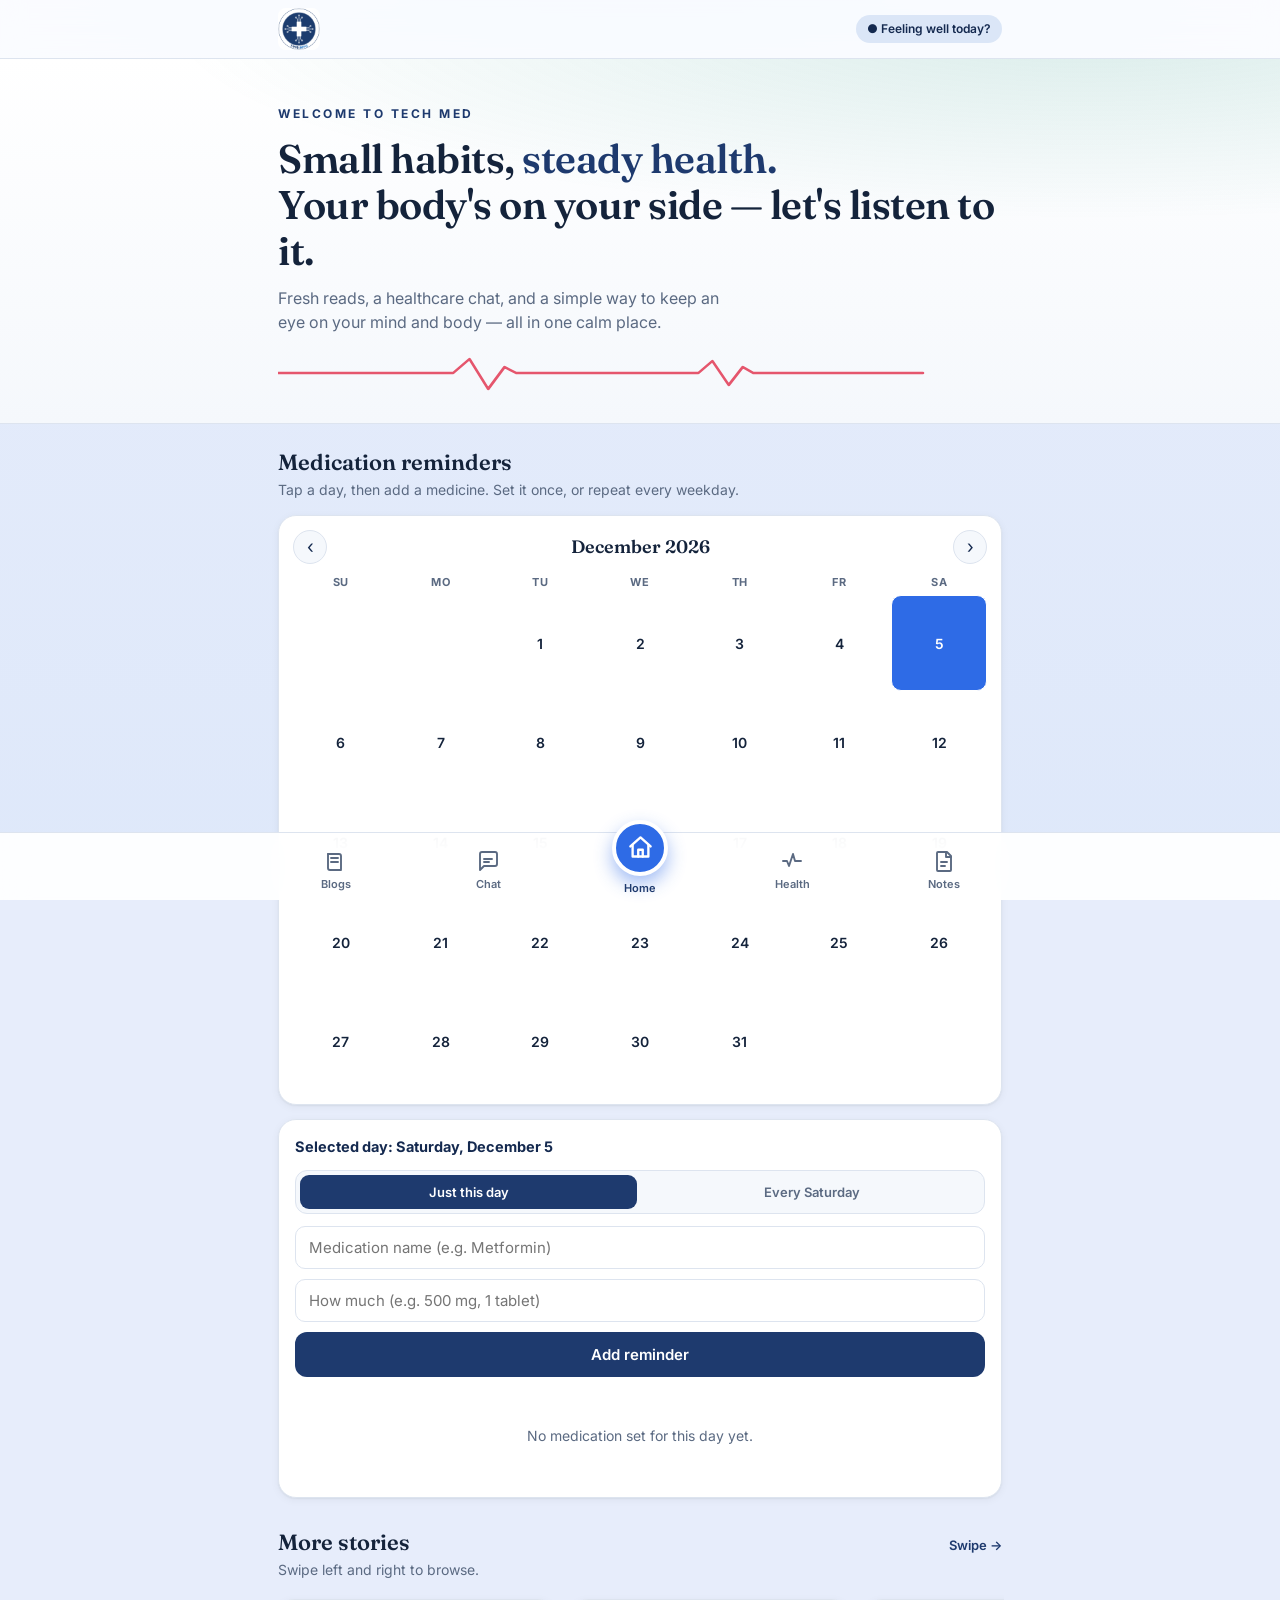
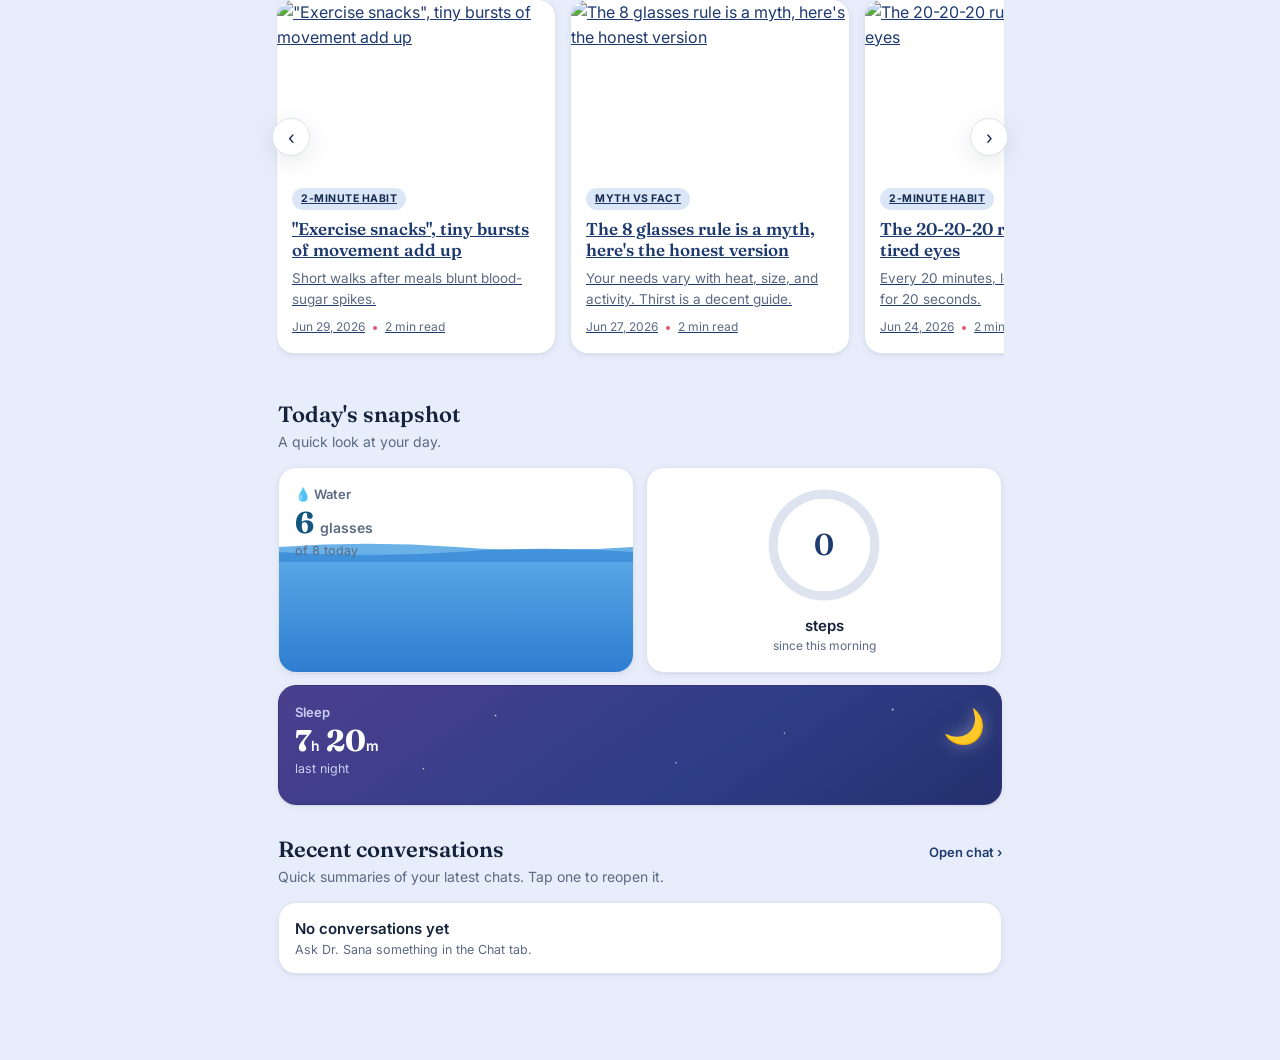
==== commit b7380404: "calendar added" ====
--- a/index.html
+++ b/index.html
@@ -43,11 +43,34 @@
       </div>
 
       <div class="wrap">
-        <!-- Featured / latest post -->
-        <div class="section">
-          <div class="section__head"><h2>Today's read</h2></div>
-          <p class="section__sub">Daily findings and health news, refreshed as they land.</p>
-          <article class="feature" id="featured"></article>
+        <!-- Medication reminders calendar -->
+        <div class="section">
+          <div class="section__head"><h2>Medication reminders</h2></div>
+          <p class="section__sub">Tap a day, then add a medicine. Set it once, or repeat every weekday.</p>
+
+          <div class="cal">
+            <div class="cal__bar">
+              <button class="cal__nav" id="cal-prev" aria-label="Previous month">&lsaquo;</button>
+              <span class="cal__title" id="cal-title">Month</span>
+              <button class="cal__nav" id="cal-next" aria-label="Next month">&rsaquo;</button>
+            </div>
+            <div class="cal__dow"><span>Su</span><span>Mo</span><span>Tu</span><span>We</span><span>Th</span><span>Fr</span><span>Sa</span></div>
+            <div class="cal__grid" id="cal-grid"></div>
+          </div>
+
+          <div class="med-panel">
+            <div class="med-panel__sel" id="med-sel-label">Selected day: —</div>
+            <div class="seg" id="med-scope">
+              <button class="seg__btn is-on" data-scope="once">Just this day</button>
+              <button class="seg__btn" data-scope="weekly">Every <span id="scope-weekday">day</span></button>
+            </div>
+            <div class="med-form">
+              <input id="med-name" type="text" placeholder="Medication name (e.g. Metformin)" />
+              <input id="med-dose" type="text" placeholder="How much (e.g. 500 mg, 1 tablet)" />
+              <button class="save-log" id="med-add">Add reminder</button>
+            </div>
+            <div class="med-list" id="med-list"></div>
+          </div>
         </div>
 
         <!-- Horizontal scrollable rail (read-more, scrolls L↔R) -->
@@ -329,6 +352,7 @@
   <script src="js/chatbot.js"></script>
   <script src="js/health.js"></script>
   <script src="js/notes.js"></script>
+  <script src="js/meds.js"></script>
   <script src="js/app.js"></script>
 </body>
 </html>
--- a/css/styles.css
+++ b/css/styles.css
@@ -466,3 +466,42 @@
 .empty-note { color: var(--muted); font-size: 14px; text-align: center; padding: 20px 0; }
 
 .hist-note { margin-top: 8px; font-size: 13.5px; font-style: italic; color: var(--muted); }
+
+/* ============================================================
+   Medication reminder calendar
+   ============================================================ */
+.cal { background: var(--surface); border: 1px solid var(--line); border-radius: var(--radius); box-shadow: var(--shadow-sm); padding: 14px; }
+.cal__bar { display: flex; align-items: center; justify-content: space-between; margin-bottom: 10px; }
+.cal__title { font-family: "Fraunces", serif; font-weight: 600; font-size: 18px; }
+.cal__nav { width: 34px; height: 34px; border-radius: 50%; border: 1px solid var(--line); background: var(--surface-2); color: var(--primary-deep); font-size: 18px; line-height: 1; }
+.cal__nav:active { background: var(--primary-soft); }
+.cal__dow { display: grid; grid-template-columns: repeat(7, 1fr); gap: 4px; margin-bottom: 4px; }
+.cal__dow span { text-align: center; font-size: 11px; font-weight: 700; color: var(--muted); text-transform: uppercase; letter-spacing: .5px; }
+.cal__grid { display: grid; grid-template-columns: repeat(7, 1fr); gap: 4px; }
+.cal__cell {
+  position: relative; aspect-ratio: 1; border: 1px solid transparent; background: none;
+  border-radius: 10px; font-size: 14px; font-weight: 600; color: var(--ink);
+  display: flex; align-items: center; justify-content: center; transition: .12s;
+}
+.cal__cell--empty { visibility: hidden; }
+.cal__cell:hover { background: var(--surface-2); }
+.cal__cell.is-today { border-color: var(--accent); color: var(--accent); }
+.cal__cell.is-selected { background: var(--accent); color: #fff; }
+.cal__cell.is-selected.is-today { border-color: #fff; }
+.cal__dot { position: absolute; bottom: 6px; width: 5px; height: 5px; border-radius: 50%; background: var(--pulse); }
+.cal__cell.is-selected .cal__dot { background: #fff; }
+
+/* selected-day panel */
+.med-panel { margin-top: 14px; background: var(--surface); border: 1px solid var(--line); border-radius: var(--radius); box-shadow: var(--shadow-sm); padding: 16px; }
+.med-panel__sel { font-weight: 700; font-size: 14.5px; color: var(--primary-deep); margin-bottom: 12px; }
+.seg { display: flex; gap: 6px; background: var(--surface-2); border: 1px solid var(--line); border-radius: 12px; padding: 4px; margin-bottom: 12px; }
+.seg__btn { flex: 1; border: none; background: none; border-radius: 9px; padding: 9px 6px; font-size: 13px; font-weight: 600; color: var(--muted); }
+.seg__btn.is-on { background: var(--primary); color: #fff; }
+.med-form { display: grid; gap: 10px; }
+.med-form input { border: 1px solid var(--line); border-radius: 10px; padding: 11px 13px; font-size: 15px; font-family: inherit; }
+.med-form input:focus { outline: none; border-color: var(--accent); }
+.med-list { margin-top: 14px; display: grid; gap: 10px; }
+.med-item { position: relative; background: var(--surface-2); border: 1px solid var(--line); border-left: 4px solid var(--accent); border-radius: var(--radius-sm); padding: 12px 40px 12px 14px; }
+.med-item__name { font-size: 15.5px; font-weight: 700; }
+.med-item__dose { font-size: 13.5px; color: var(--muted); margin-top: 2px; }
+.med-item__when { display: inline-block; margin-top: 8px; font-size: 11px; font-weight: 700; letter-spacing: .3px; text-transform: uppercase; color: var(--primary-deep); background: var(--primary-soft); padding: 3px 9px; border-radius: 999px; }
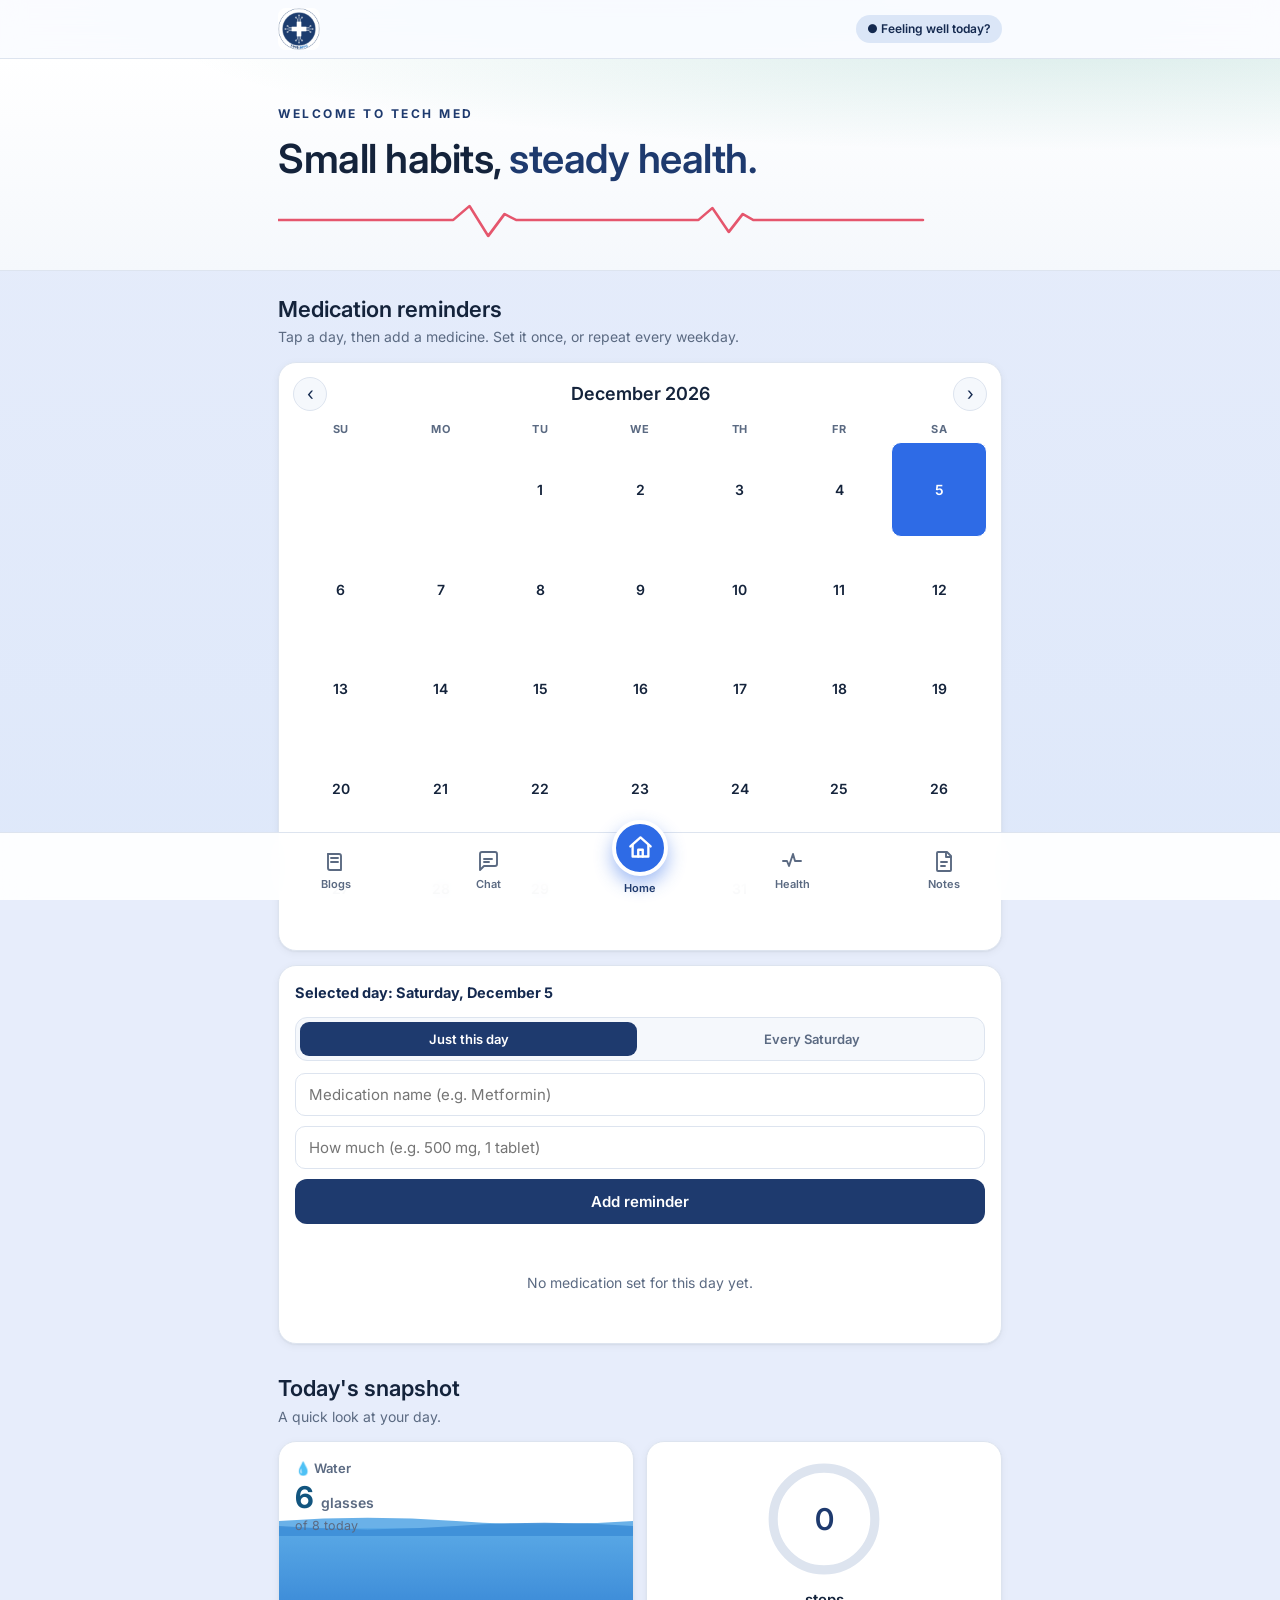
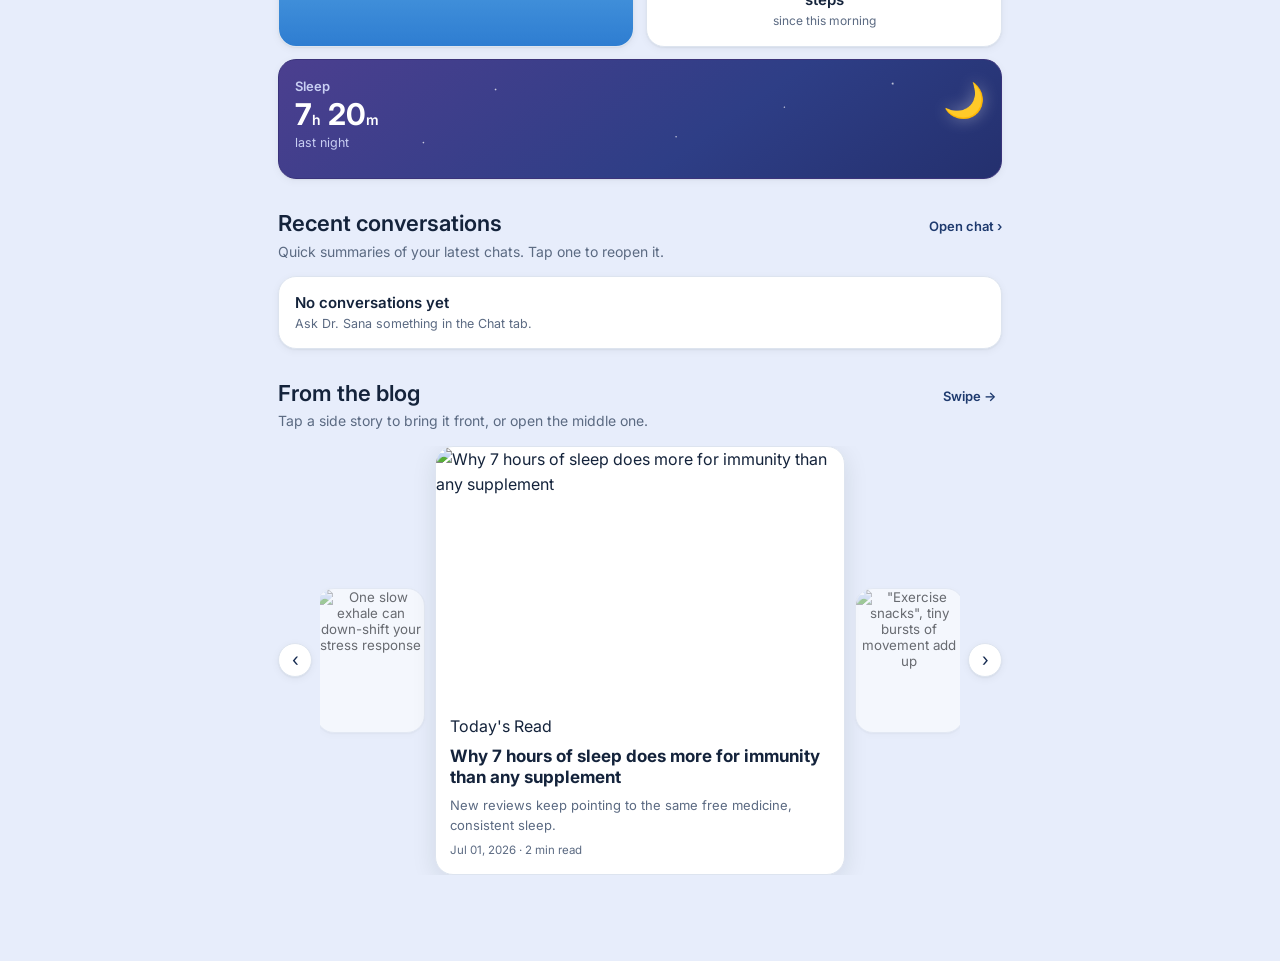
==== commit 96cec52b: "font changed, location of blogs at the end of home page" ====
--- a/index.html
+++ b/index.html
@@ -3,14 +3,14 @@
 <head>
   <meta charset="UTF-8" />
   <meta name="viewport" content="width=device-width, initial-scale=1, viewport-fit=cover" />
-  <title>Tech Med — Your everyday health companion</title>
+  <title>Tech Med, your everyday health companion</title>
   <meta name="description" content="Tech Med: fresh health reads, a healthcare chatbot, and simple mind + body tracking." />
   <meta name="theme-color" content="#0F6E5E" />
 
   <!-- Fonts -->
   <link rel="preconnect" href="https://fonts.googleapis.com">
   <link rel="preconnect" href="https://fonts.gstatic.com" crossorigin>
-  <link href="https://fonts.googleapis.com/css2?family=Fraunces:opsz,wght@9..144,500;9..144,600&family=Inter:wght@400;500;600;700&family=IBM+Plex+Mono:wght@500;600&display=swap" rel="stylesheet">
+  <link href="https://fonts.googleapis.com/css2?family=Inter:wght@400;500;600;700;800&display=swap" rel="stylesheet">
 
   <link rel="stylesheet" href="css/styles.css" />
 </head>
@@ -34,8 +34,7 @@
       <div class="hero">
         <div class="hero__inner">
           <p class="eyebrow">Welcome to Tech Med</p>
-          <h1>Small habits, <span class="accent">steady health.</span><br>Your body's on your side — let's listen to it.</h1>
-          <p>Fresh reads, a healthcare chat, and a simple way to keep an eye on your mind and body — all in one calm place.</p>
+          <h1>Small habits, <span class="accent">steady health.</span></h1>
           <svg class="pulse" viewBox="0 0 620 40" preserveAspectRatio="none" aria-hidden="true">
             <path d="M0 20 H150 l14 -14 l16 30 l14 -22 l10 6 H360 l12 -12 l14 24 l12 -18 l9 6 H620"/>
           </svg>
@@ -59,7 +58,7 @@
           </div>
 
           <div class="med-panel">
-            <div class="med-panel__sel" id="med-sel-label">Selected day: —</div>
+            <div class="med-panel__sel" id="med-sel-label">Selected day: today</div>
             <div class="seg" id="med-scope">
               <button class="seg__btn is-on" data-scope="once">Just this day</button>
               <button class="seg__btn" data-scope="weekly">Every <span id="scope-weekday">day</span></button>
@@ -70,20 +69,6 @@
               <button class="save-log" id="med-add">Add reminder</button>
             </div>
             <div class="med-list" id="med-list"></div>
-          </div>
-        </div>
-
-        <!-- Horizontal scrollable rail (read-more, scrolls L↔R) -->
-        <div class="section">
-          <div class="section__head">
-            <h2>More stories</h2>
-            <a class="link" href="#" id="see-all">Swipe →</a>
-          </div>
-          <p class="section__sub">Swipe left and right to browse.</p>
-          <div class="rail-outer">
-            <button class="rail-btn prev" aria-label="Scroll left">‹</button>
-            <div class="rail" id="blog-rail"></div>
-            <button class="rail-btn next" aria-label="Scroll right">›</button>
           </div>
         </div>
 
@@ -147,6 +132,20 @@
           <p class="section__sub">Quick summaries of your latest chats. Tap one to reopen it.</p>
           <div class="conditions" id="recent-convos"></div>
         </div>
+
+        <!-- Blogs (moved to the end): center is bigger, sides are snapshots -->
+        <div class="section">
+          <div class="section__head">
+            <h2>From the blog</h2>
+            <button class="link" id="car-swipe" type="button">Swipe &rarr;</button>
+          </div>
+          <p class="section__sub">Tap a side story to bring it front, or open the middle one.</p>
+          <div class="carousel">
+            <button class="car-arrow prev" id="car-prev" aria-label="Previous">&lsaquo;</button>
+            <div class="car-stage" id="car-stage"></div>
+            <button class="car-arrow next" id="car-next" aria-label="Next">&rsaquo;</button>
+          </div>
+        </div>
         <div class="footer-space"></div>
       </div>
     </section>
@@ -197,6 +196,7 @@
     <section id="view-health" class="view">
       <div class="wrap">
         <div class="health__head">
+          <p class="health-bio">Small habits, steady health. Your body's on your side, let's listen to it. Fresh reads, a healthcare chat, and a simple way to keep an eye on your mind and body, all in one calm place.</p>
           <h2>Your health, at a glance</h2>
           <p>A calm overview of mind and body. Everything here stays on your device.</p>
         </div>
@@ -239,14 +239,14 @@
               </div>
             </div>
             <div class="field">
-              <label>Energy (1–10)</label>
+              <label>Energy (1 to 10)</label>
               <div class="slider-row">
                 <input type="range" id="in-energy" min="1" max="10" value="6" />
                 <span class="sv" id="sv-energy">6</span>
               </div>
             </div>
             <div class="field">
-              <label>Stress (1–10)</label>
+              <label>Stress (1 to 10)</label>
               <div class="slider-row">
                 <input type="range" id="in-stress" min="1" max="10" value="4" />
                 <span class="sv" id="sv-stress">4</span>
--- a/css/styles.css
+++ b/css/styles.css
@@ -1,5 +1,5 @@
 /* ============================================================
-   Tech Med — Health Companion
+   Tech Med, Health Companion
    Design system: "Clinical Calm"
    Palette : deep pine/teal + soft mint + warm coral pulse
    Type    : Fraunces (display) · Inter (body) · IBM Plex Mono (data)
@@ -14,9 +14,9 @@
   --primary:     #1E3A6E;   /* deep navy */
   --primary-deep:#14294F;
   --primary-soft:#DBE6F7;
-  --accent:      #2E6BE6;   /* blue — links, active tab, CTA */
+  --accent:      #2E6BE6;   /* blue, links, active tab, CTA */
   --accent-soft: #DCE9FF;
-  --pulse:       #E5566D;   /* soft red — the heartbeat line only */
+  --pulse:       #E5566D;   /* soft red, the heartbeat line only */
   --pulse-soft:  #FBE1E5;
   --ink:         #14233B;
   --muted:       #5B6A82;
@@ -48,7 +48,7 @@
   -webkit-font-smoothing: antialiased;
 }
 
-h1, h2, h3 { font-family: "Fraunces", Georgia, serif; font-weight: 600; line-height: 1.15; margin: 0; }
+h1, h2, h3 { font-family: "Inter", system-ui, sans-serif; font-weight: 600; line-height: 1.15; margin: 0; }
 a { color: var(--primary); }
 img { max-width: 100%; display: block; }
 button { font-family: inherit; cursor: pointer; }
@@ -154,7 +154,7 @@
 .card .tag { align-self: flex-start; font-size: 10.5px; font-weight: 700; letter-spacing:.5px;
   text-transform: uppercase; color: var(--primary-deep); background: var(--primary-soft);
   padding: 3px 9px; border-radius: 999px; }
-.card h4 { font-family: "Fraunces", serif; font-weight: 600; font-size: 17px; margin: 0; line-height: 1.25; }
+.card h4 { font-family: "Inter", system-ui, sans-serif; font-weight: 600; font-size: 17px; margin: 0; line-height: 1.25; }
 .card p { color: var(--muted); font-size: 13.5px; margin: 0; }
 .card .meta { margin-top: auto; font-size: 12px; color: var(--muted); display: flex; gap: 8px; align-items: center; }
 .card .dot { width: 4px; height: 4px; border-radius: 50%; background: var(--pulse); }
@@ -188,7 +188,7 @@
   background: var(--surface); border: 1px solid var(--line);
   border-radius: var(--radius-sm); padding: 14px; box-shadow: var(--shadow-sm);
 }
-.fact .n { font-family: "Fraunces", serif; font-size: 26px; font-weight: 600; color: var(--primary); }
+.fact .n { font-family: "Inter", system-ui, sans-serif; font-size: 26px; font-weight: 600; color: var(--primary); }
 .fact .l { font-size: 12.5px; color: var(--muted); margin-top: 2px; }
 
 .tip {
@@ -250,14 +250,14 @@
 .ring-card { background: var(--surface); border: 1px solid var(--line); border-radius: var(--radius); padding: 16px; box-shadow: var(--shadow-sm); text-align: center; }
 .ring-card h4 { font-family: "Inter", sans-serif; font-weight: 600; font-size: 13px; color: var(--muted); text-transform: uppercase; letter-spacing: 1px; margin-bottom: 10px; }
 .ring { width: 108px; height: 108px; margin: 0 auto; }
-.ring .val { font-family: "Fraunces", serif; font-size: 26px; fill: var(--ink); }
+.ring .val { font-family: "Inter", system-ui, sans-serif; font-size: 26px; fill: var(--ink); }
 .ring .unit { font-size: 10px; fill: var(--muted); font-family: "Inter"; }
 
 .metric-grid { display: grid; grid-template-columns: repeat(2,1fr); gap: 12px; margin-top: 14px; }
 .metric { background: var(--surface); border: 1px solid var(--line); border-radius: var(--radius-sm); padding: 14px; box-shadow: var(--shadow-sm); }
 .metric .top { display: flex; align-items: center; justify-content: space-between; }
 .metric .ico { font-size: 18px; }
-.metric .big { font-family: "IBM Plex Mono", monospace; font-size: 22px; font-weight: 600; margin-top: 6px; }
+.metric .big { font-family: "Inter", system-ui, sans-serif; font-size: 22px; font-weight: 600; margin-top: 6px; }
 .metric .lab { font-size: 12px; color: var(--muted); }
 .metric .trend { font-size: 11px; font-weight: 700; padding: 2px 7px; border-radius: 999px; }
 .trend.up { color: #0A7C4A; background: #DCF3E7; } .trend.down { color: #B23A2E; background: var(--pulse-soft); }
@@ -271,7 +271,7 @@
 .field label { font-size: 12.5px; color: var(--muted); font-weight: 600; display: block; margin-bottom: 6px; }
 .slider-row { display: flex; align-items: center; gap: 12px; }
 .slider-row input[type=range] { flex: 1; accent-color: var(--primary); }
-.slider-row .sv { font-family: "IBM Plex Mono", monospace; font-weight: 600; width: 30px; text-align: right; }
+.slider-row .sv { font-family: "Inter", system-ui, sans-serif; font-weight: 600; width: 30px; text-align: right; }
 .field input[type=number] { width: 100%; padding: 10px 12px; border: 1px solid var(--line); border-radius: 10px; font-size: 15px; }
 .field textarea { width: 100%; padding: 10px 12px; border: 1px solid var(--line); border-radius: 10px; font-size: 14px; resize: vertical; min-height: 60px; font-family: inherit; }
 .mood-row { display: flex; gap: 6px; }
@@ -323,7 +323,7 @@
 }
 
 /* ============================================================
-   Today's snapshot — animated vitals
+   Today's snapshot, animated vitals
    ============================================================ */
 .vitals { display: grid; grid-template-columns: 1fr 1fr; gap: 12px; }
 .vital {
@@ -335,7 +335,7 @@
 .vital__content { position: relative; z-index: 3; display: flex; flex-direction: column; gap: 2px; }
 .vital__content.center { align-items: center; text-align: center; }
 .vital__label { font-size: 13px; font-weight: 600; color: var(--muted); }
-.vital__big { font-family: "Fraunces", serif; font-size: 30px; font-weight: 600; color: var(--ink); line-height: 1.1; }
+.vital__big { font-family: "Inter", system-ui, sans-serif; font-size: 30px; font-weight: 600; color: var(--ink); line-height: 1.1; }
 .vital__big small { font-size: 14px; font-weight: 600; color: var(--muted); font-family: "Inter"; }
 .vital__sub { font-size: 12.5px; color: var(--muted); }
 
@@ -368,7 +368,7 @@
 }
 .steps-num {
   position: absolute; inset: 0; display: grid; place-items: center;
-  font-family: "Fraunces", serif; font-weight: 600; font-size: 30px; color: var(--primary);
+  font-family: "Inter", system-ui, sans-serif; font-weight: 600; font-size: 30px; color: var(--primary);
 }
 .steps-caption { display: flex; flex-direction: column; align-items: center; }
 .steps-word { font-size: 15px; font-weight: 600; color: var(--ink); }
@@ -428,7 +428,7 @@
 .metric__dot { width: 10px; height: 10px; border-radius: 3px; flex: 0 0 auto; }
 .metric__key { font-size: 12px; font-weight: 700; letter-spacing: .4px; text-transform: uppercase; color: var(--muted); }
 .metric__top .trend { margin-left: auto; }
-.metric__val { font-family: "IBM Plex Mono", monospace; font-size: 22px; font-weight: 600; margin-top: 8px; color: var(--ink); }
+.metric__val { font-family: "Inter", system-ui, sans-serif; font-size: 22px; font-weight: 600; margin-top: 8px; color: var(--ink); }
 
 /* ============================================================
    Recent conversations (clickable rows)
@@ -472,7 +472,7 @@
    ============================================================ */
 .cal { background: var(--surface); border: 1px solid var(--line); border-radius: var(--radius); box-shadow: var(--shadow-sm); padding: 14px; }
 .cal__bar { display: flex; align-items: center; justify-content: space-between; margin-bottom: 10px; }
-.cal__title { font-family: "Fraunces", serif; font-weight: 600; font-size: 18px; }
+.cal__title { font-family: "Inter", system-ui, sans-serif; font-weight: 600; font-size: 18px; }
 .cal__nav { width: 34px; height: 34px; border-radius: 50%; border: 1px solid var(--line); background: var(--surface-2); color: var(--primary-deep); font-size: 18px; line-height: 1; }
 .cal__nav:active { background: var(--primary-soft); }
 .cal__dow { display: grid; grid-template-columns: repeat(7, 1fr); gap: 4px; margin-bottom: 4px; }
@@ -505,3 +505,46 @@
 .med-item__name { font-size: 15.5px; font-weight: 700; }
 .med-item__dose { font-size: 13.5px; color: var(--muted); margin-top: 2px; }
 .med-item__when { display: inline-block; margin-top: 8px; font-size: 11px; font-weight: 700; letter-spacing: .3px; text-transform: uppercase; color: var(--primary-deep); background: var(--primary-soft); padding: 3px 9px; border-radius: 999px; }
+
+/* ============================================================
+   Health section bio (small + bold)
+   ============================================================ */
+.health-bio { font-size: 13px; font-weight: 700; color: var(--primary-deep); line-height: 1.55; margin: 0 0 14px; }
+
+/* ============================================================
+   Blog carousel (center big, sides are snapshots)
+   ============================================================ */
+.section__head button.link { border: none; background: none; cursor: pointer; }
+.carousel { position: relative; display: flex; align-items: center; gap: 8px; }
+.car-stage { flex: 1; display: flex; align-items: center; justify-content: center; gap: 10px; overflow: hidden; min-height: 240px; }
+.car-card { padding: 0; cursor: pointer; border-radius: var(--radius); overflow: hidden; }
+.car-card__media { width: 100%; }
+
+.car-card--main {
+  flex: 0 0 64%; background: var(--surface); border: 1px solid var(--line);
+  box-shadow: var(--shadow-md); text-decoration: none; color: inherit; display: block;
+  animation: popIn .28s ease both;
+}
+.car-card--main .car-card__media { aspect-ratio: 16/10; }
+.car-card--main .car-card__body { padding: 12px 14px 14px; display: flex; flex-direction: column; gap: 7px; }
+.car-card--main .tag { align-self: flex-start; }
+.car-card--main h4 { font-size: 17px; margin: 0; line-height: 1.25; font-weight: 700; }
+.car-card--main p { font-size: 13px; color: var(--muted); margin: 0; }
+.car-card--main .meta { font-size: 11.5px; color: var(--muted); }
+@keyframes popIn { from { transform: scale(.96); opacity: .4; } to { transform: scale(1); opacity: 1; } }
+
+.car-card--side {
+  flex: 0 0 17%; border: 1px solid var(--line); background: var(--surface);
+  box-shadow: var(--shadow-sm); opacity: .55; filter: saturate(.85);
+  transition: opacity .2s ease, transform .2s ease;
+}
+.car-card--side:hover { opacity: .9; transform: translateY(-2px); }
+.car-card--side .car-card__media { aspect-ratio: 3/4; }
+.car-card--side .car-card__mini { display: none; }
+
+.car-arrow {
+  flex: 0 0 auto; width: 34px; height: 34px; border-radius: 50%;
+  border: 1px solid var(--line); background: var(--surface); box-shadow: var(--shadow-sm);
+  color: var(--primary-deep); font-size: 18px; line-height: 1;
+}
+.car-arrow:active { background: var(--primary-soft); }
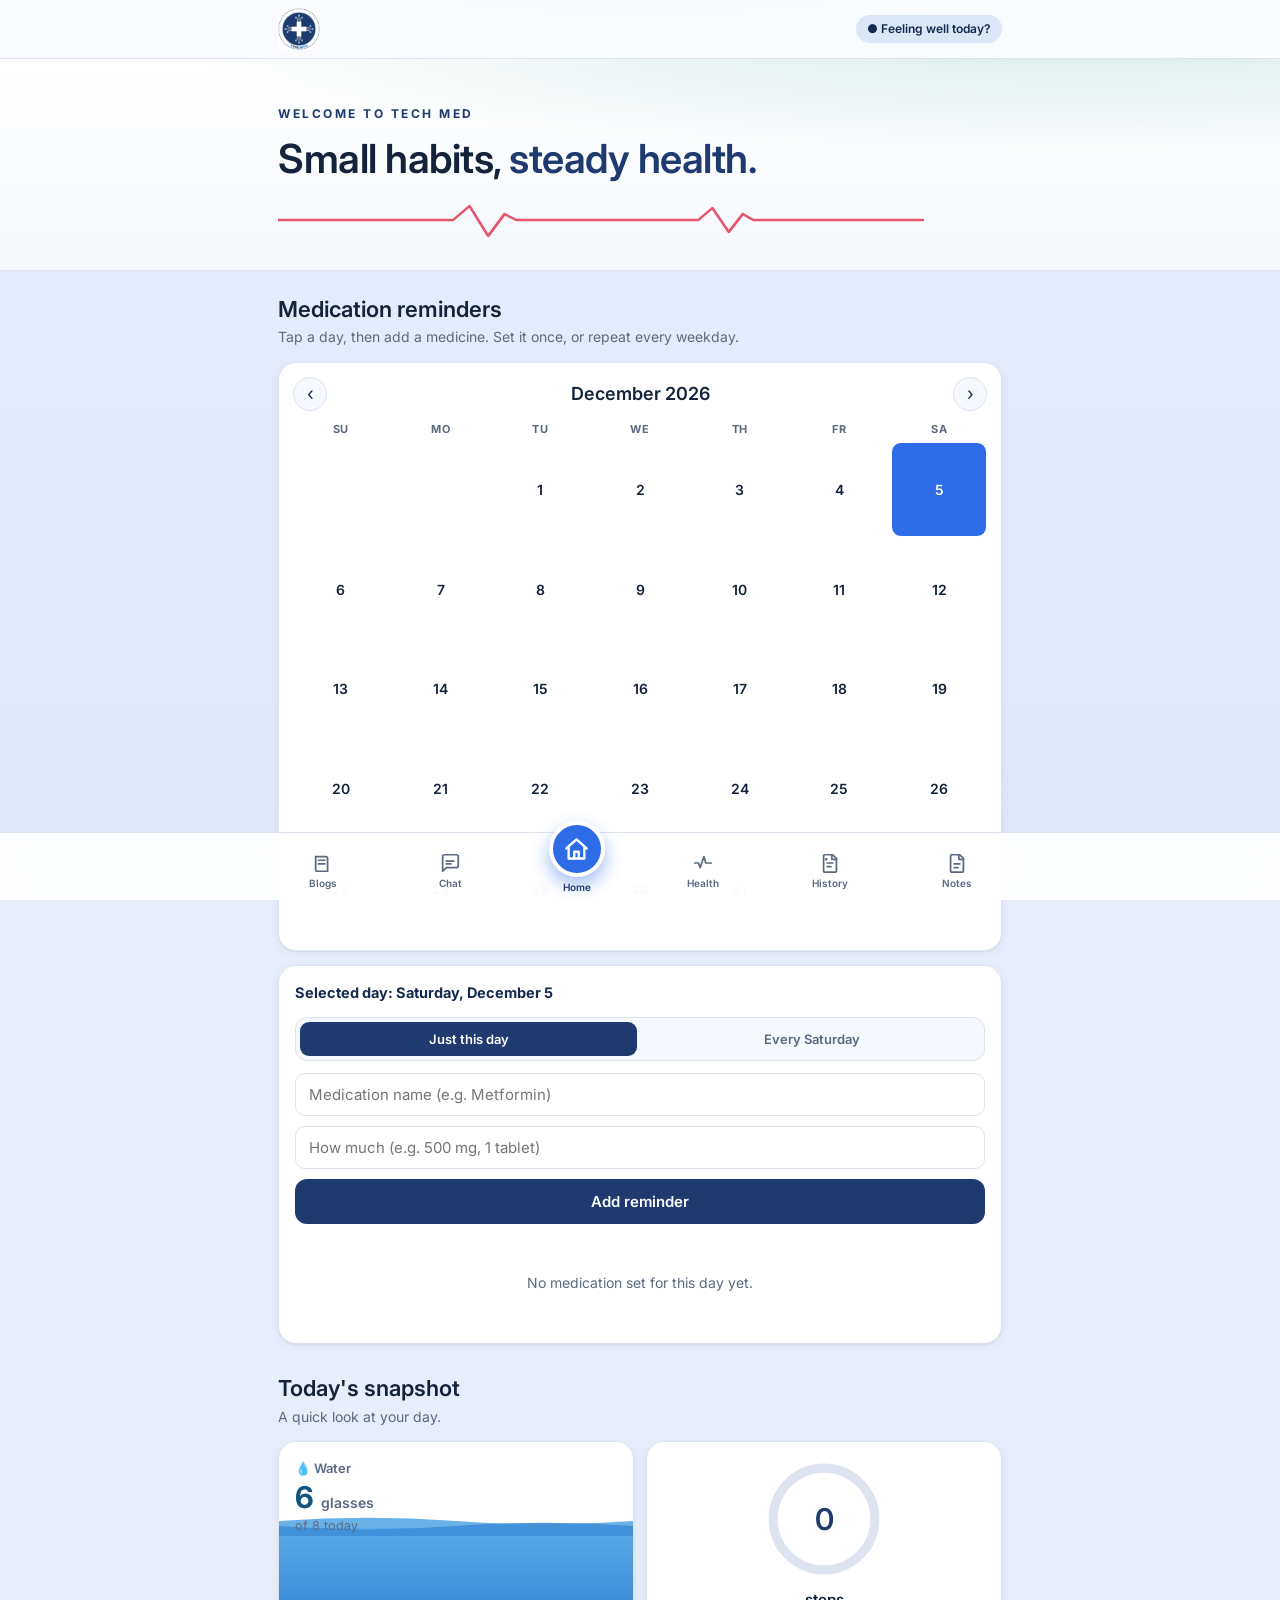
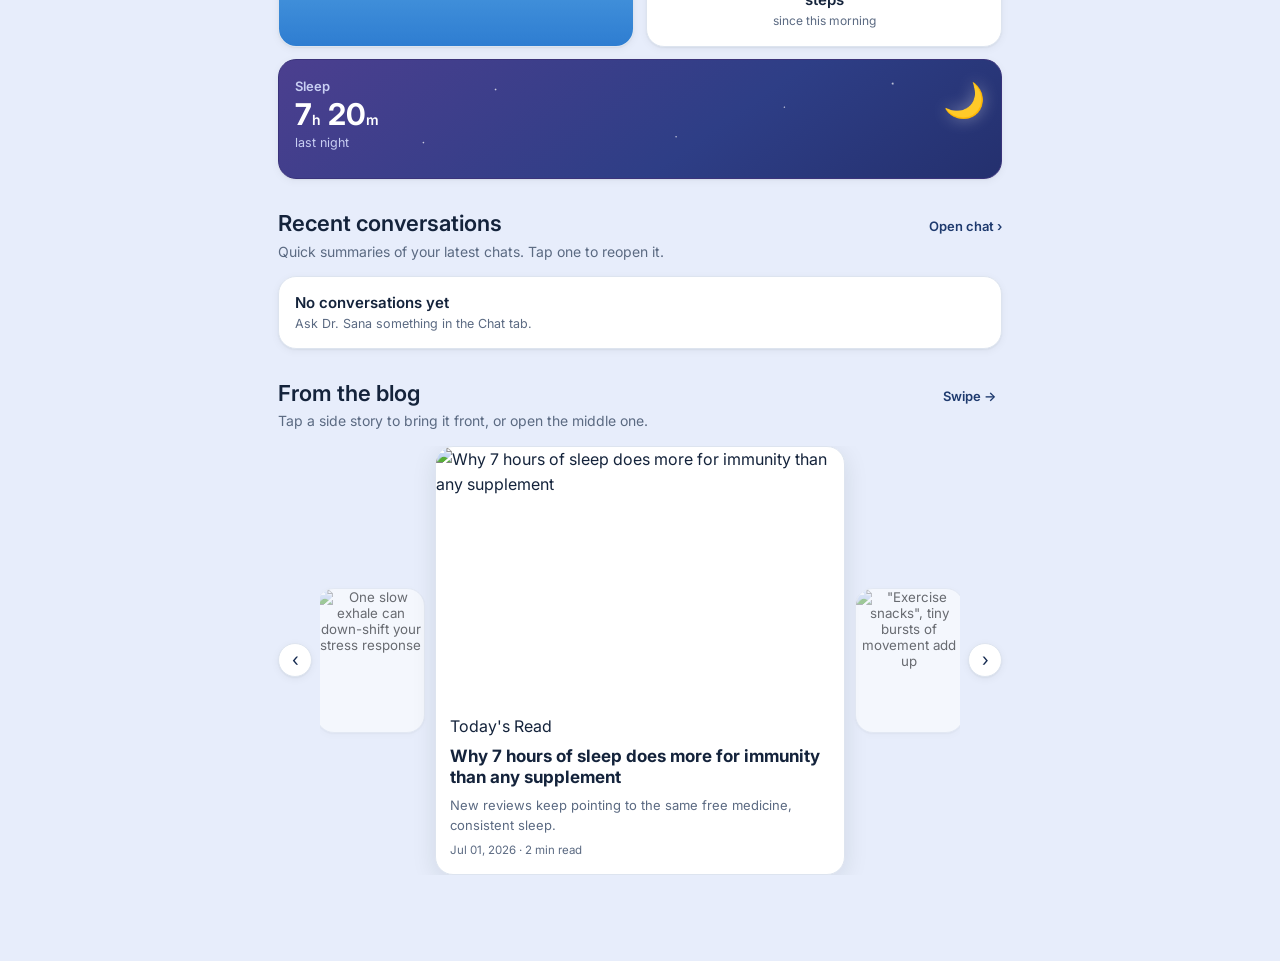
==== commit fd4078e4: "Add Patient History intake questionnaire and tab" ====
--- a/index.html
+++ b/index.html
@@ -313,6 +313,25 @@
       </div>
     </section>
 
+    <!-- ==================== PATIENT HISTORY ==================== -->
+    <section id="view-history" class="view">
+      <div class="hero hero--slim">
+        <div class="hero__inner">
+          <p class="eyebrow">Tech Med</p>
+          <h1>Patient <span class="accent">History</span></h1>
+          <p>A one-time baseline about your health. It stays on your device and helps tailor future guidance. Answer what you can, skip what you cannot.</p>
+        </div>
+      </div>
+      <div class="wrap">
+        <div class="section">
+          <div id="history-form"></div>
+          <button class="save-log" id="history-save" style="margin-top:16px">Save history</button>
+          <p class="care-note">This baseline is not a diagnosis. For anything urgent or worrying, contact a healthcare professional, and in an emergency use your local emergency number.</p>
+        </div>
+        <div class="footer-space"></div>
+      </div>
+    </section>
+
   </main>
 
   <!-- ============ BOTTOM NAV (the toolbar) ============ -->
@@ -335,6 +354,10 @@
       <button class="nav__btn" data-view="health">
         <svg viewBox="0 0 24 24"><path d="M3 12h4l2 5 4-12 2 7h6"/></svg>
         Health
+      </button>
+      <button class="nav__btn" data-view="history">
+        <svg viewBox="0 0 24 24"><path d="M6 3h9l4 4v14a1 1 0 0 1-1 1H6a1 1 0 0 1-1-1V4a1 1 0 0 1 1-1z"/><path d="M14 3v5h5M9 12h6M9 16h4"/><circle cx="8" cy="8" r=".6"/></svg>
+        History
       </button>
       <button class="nav__btn" data-view="notes">
         <svg viewBox="0 0 24 24"><path d="M6 3h9l4 4v14a1 1 0 0 1-1 1H6a1 1 0 0 1-1-1V4a1 1 0 0 1 1-1z"/><path d="M14 3v5h5M9 13h6M9 17h4"/></svg>
@@ -353,6 +376,7 @@
   <script src="js/health.js"></script>
   <script src="js/notes.js"></script>
   <script src="js/meds.js"></script>
+  <script src="js/history.js"></script>
   <script src="js/app.js"></script>
 </body>
 </html>
--- a/css/styles.css
+++ b/css/styles.css
@@ -548,3 +548,43 @@
   color: var(--primary-deep); font-size: 18px; line-height: 1;
 }
 .car-arrow:active { background: var(--primary-soft); }
+
+/* ============================================================
+   Bottom nav with 6 tabs (tighter to fit History)
+   ============================================================ */
+.nav__btn { font-size: 10px; gap: 3px; }
+.nav__btn svg { width: 22px; height: 22px; }
+
+/* ============================================================
+   Patient History questionnaire
+   ============================================================ */
+.hsec { background: var(--surface); border: 1px solid var(--line); border-radius: var(--radius); box-shadow: var(--shadow-sm); padding: 16px 16px 6px; margin-bottom: 14px; }
+.hsec__title { font-size: 18px; font-weight: 700; margin-bottom: 10px; }
+.hq__note { font-size: 12.5px; color: var(--muted); margin: 0 0 12px; }
+.hsec--opt { padding: 0 16px; }
+.hsec--opt summary { cursor: pointer; font-family: "Inter", sans-serif; font-size: 18px; font-weight: 700; padding: 16px 0 12px; list-style: none; display: flex; align-items: center; gap: 10px; }
+.hsec--opt summary::-webkit-details-marker { display: none; }
+.hsec--opt[open] summary { border-bottom: 1px solid var(--line); }
+.opt-tag { font-size: 11px; font-weight: 700; text-transform: uppercase; letter-spacing: .4px; color: var(--muted); background: var(--surface-2); border: 1px solid var(--line); padding: 2px 8px; border-radius: 999px; }
+.hsec--opt > .hq:last-child { margin-bottom: 14px; }
+
+.hq { margin-bottom: 16px; }
+.hq__label { display: block; font-size: 14px; font-weight: 600; color: var(--ink); margin-bottom: 8px; line-height: 1.4; }
+.field-in { width: 100%; border: 1px solid var(--line); border-radius: 10px; padding: 10px 12px; font-size: 15px; font-family: inherit; background: var(--surface-2); }
+.field-in:focus { outline: none; border-color: var(--accent); background: #fff; }
+textarea.field-in { min-height: 64px; resize: vertical; }
+.clarify { margin-top: 8px; }
+
+.wrap-seg { flex-wrap: wrap; }
+.wrap-seg .seg__btn { flex: 1 1 auto; min-width: 84px; }
+
+.yn { display: flex; gap: 8px; }
+.yn__btn { flex: 1; border: 1px solid var(--line); background: var(--surface-2); border-radius: 10px; padding: 10px; font-size: 14px; font-weight: 600; color: var(--muted); }
+.yn__btn.is-on { background: var(--primary); color: #fff; border-color: var(--primary); }
+
+.chk-group { display: grid; gap: 8px; }
+.chk { display: flex; align-items: center; gap: 10px; font-size: 14.5px; padding: 8px 10px; border: 1px solid var(--line); border-radius: 10px; background: var(--surface-2); cursor: pointer; }
+.chk input { width: 18px; height: 18px; accent-color: var(--accent); }
+
+.safety-note { margin-top: 10px; font-size: 13.5px; line-height: 1.55; color: #8a2b34; background: var(--pulse-soft); border: 1px solid #f3c6cd; border-radius: 10px; padding: 12px 14px; }
+.safety-note b { color: #6f1f27; }
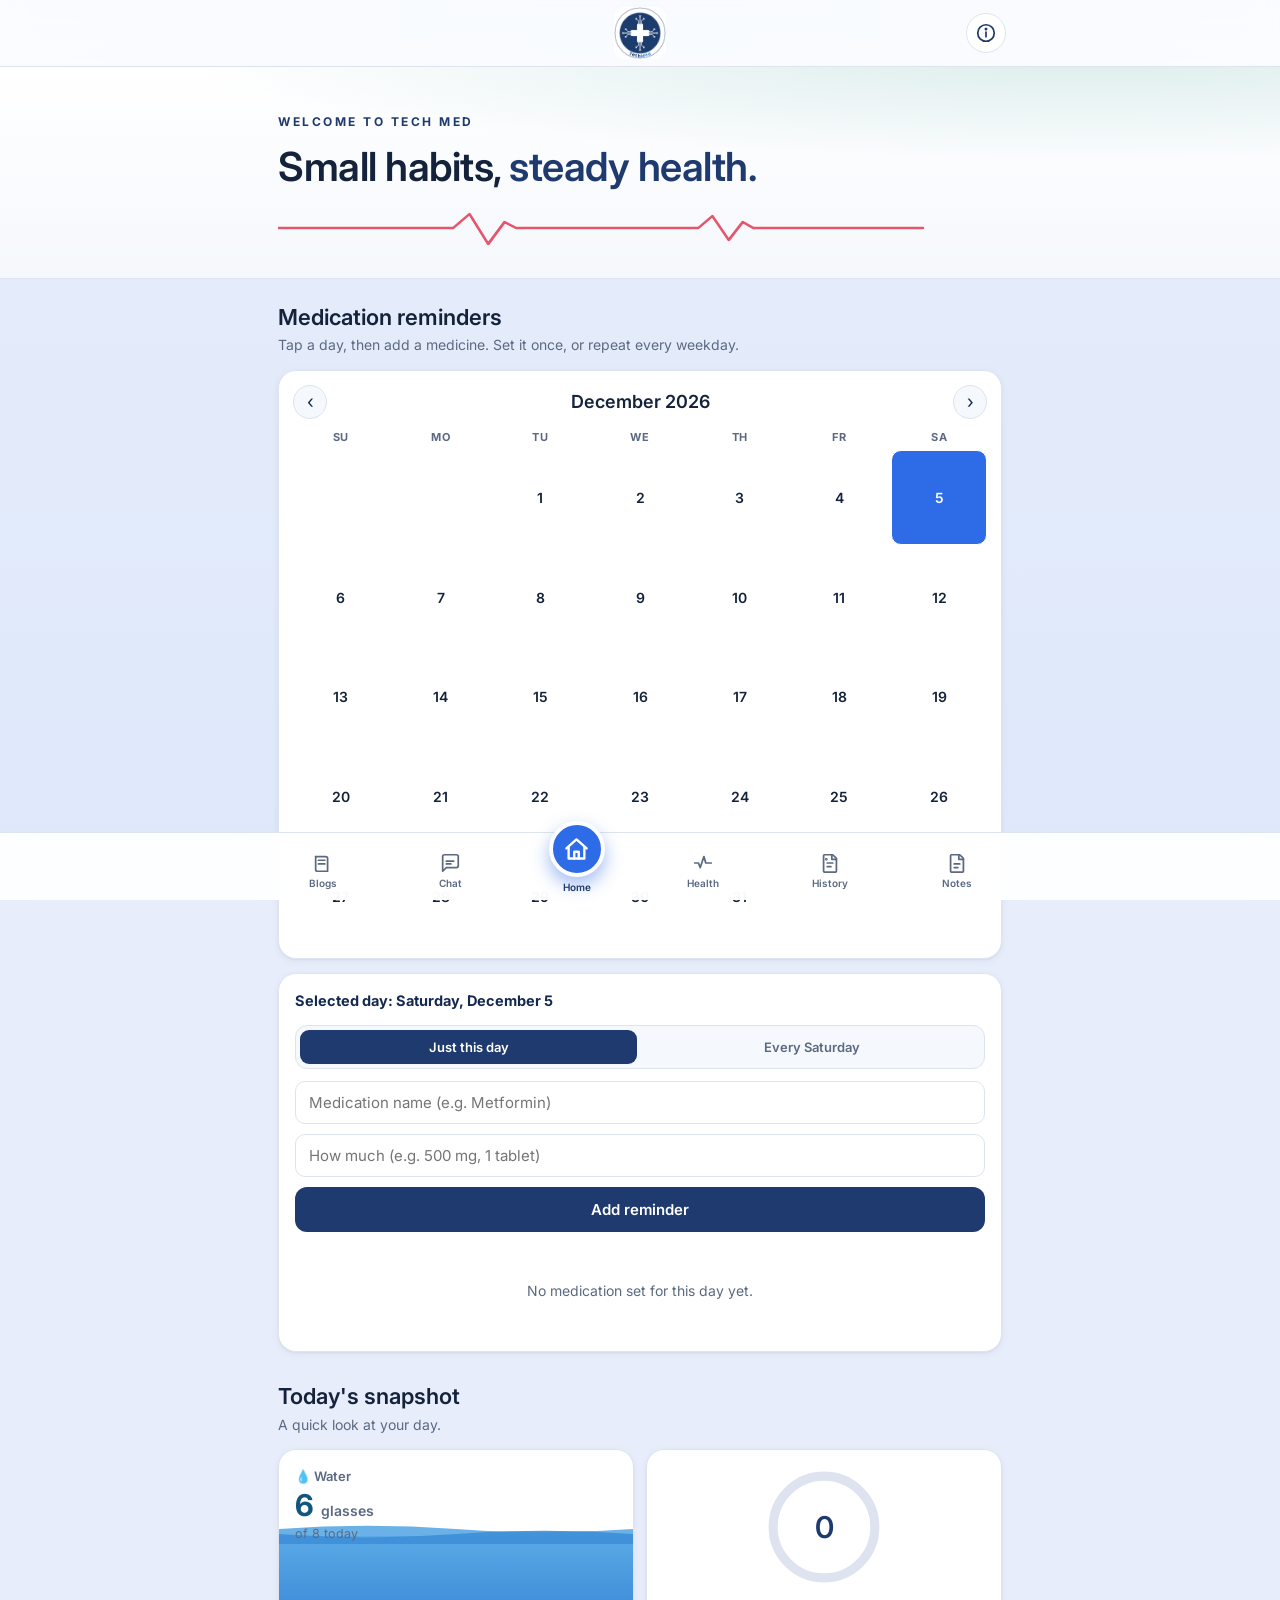
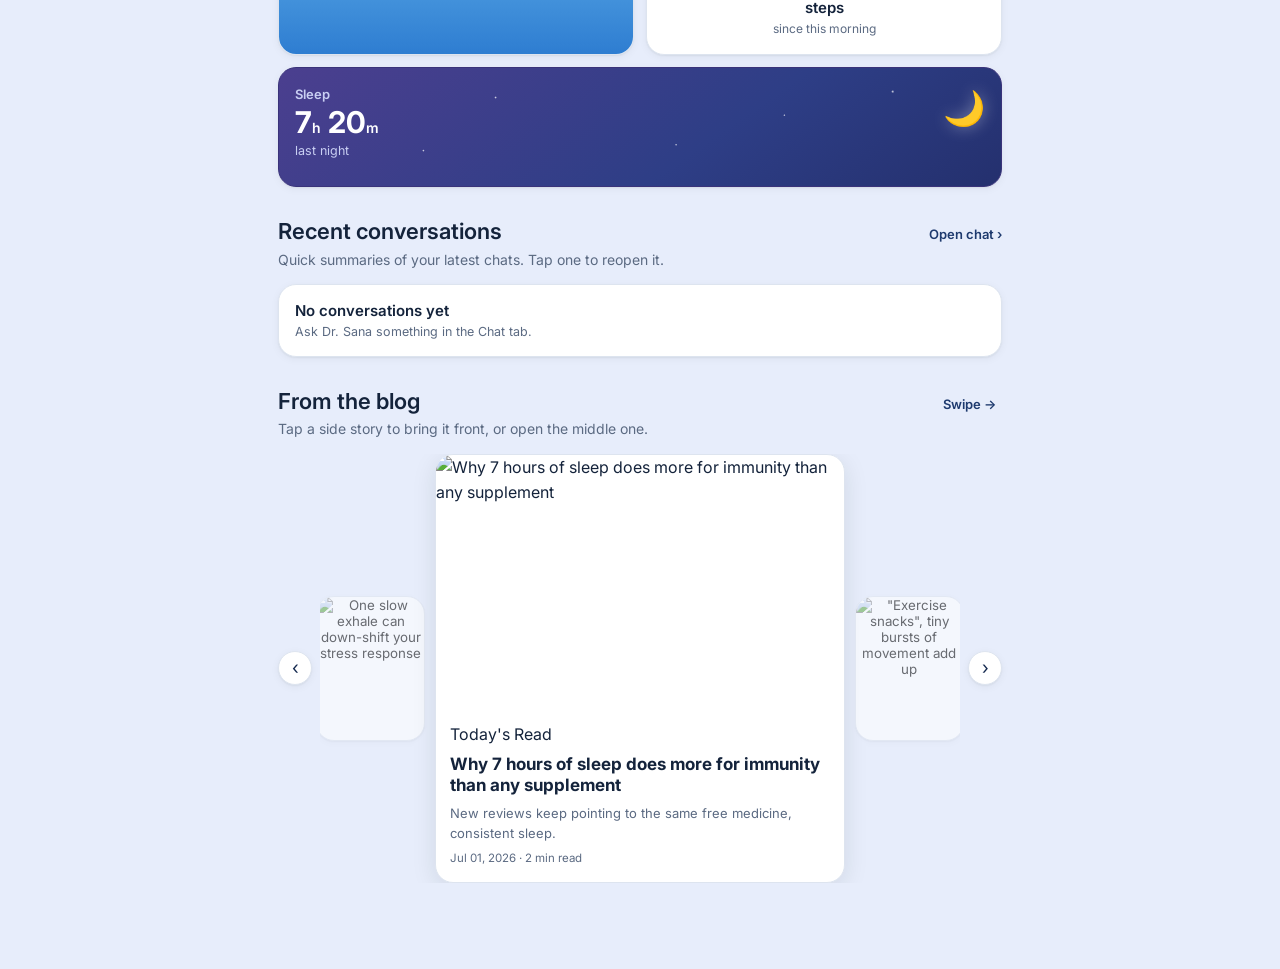
==== commit 81a135b8: "About Us page + Visual changes" ====
--- a/index.html
+++ b/index.html
@@ -19,11 +19,13 @@
   <!-- ============ TOP BAR: logo instead of a name ============ -->
   <header class="topbar">
     <div class="topbar__inner">
-      <a class="brand" href="#" aria-label="Tech Med home">
-        <!-- Your circular logo (sitting in the repo root). -->
+      <span class="topbar__spacer"></span>
+      <a class="brand" href="#home" aria-label="Tech Med home">
         <img src="TechMed_logo_circular.png" alt="Tech Med" />
       </a>
-      <span class="topbar__pill">● Feeling well today?</span>
+      <button class="topbar__about" data-view-link="about" aria-label="About us" title="About us">
+        <svg viewBox="0 0 24 24"><circle cx="12" cy="12" r="9"/><path d="M12 11v5"/><circle cx="12" cy="7.6" r=".7"/></svg>
+      </button>
     </div>
   </header>
 
@@ -326,7 +328,48 @@
         <div class="section">
           <div id="history-form"></div>
           <button class="save-log" id="history-save" style="margin-top:16px">Save history</button>
+          <div id="history-result" class="hist-result" hidden></div>
           <p class="care-note">This baseline is not a diagnosis. For anything urgent or worrying, contact a healthcare professional, and in an emergency use your local emergency number.</p>
+        </div>
+        <div class="footer-space"></div>
+      </div>
+    </section>
+
+    <!-- ==================== ABOUT US ==================== -->
+    <section id="view-about" class="view">
+      <div class="hero hero--slim">
+        <div class="hero__inner">
+          <p class="eyebrow">About us</p>
+          <h1>The <span class="accent">Tech Med</span> story</h1>
+          <p>Good health guidance should feel calm, clear, and within reach for everyone.</p>
+        </div>
+      </div>
+
+      <div class="wrap">
+        <div class="section about">
+          <p class="about__lead">Tech Med began with a simple frustration: health information is everywhere, yet it often arrives buried in jargon, wrapped in alarm, or locked behind a clinic door. We wanted a gentler front door, a place you can open on an ordinary day to read something useful, ask a question, and keep a quiet eye on how you are doing.</p>
+
+          <p class="about__body">So we built a companion, not a clinic. Fresh, plain-language reads. A friendly chat that answers your questions and points you to real care when it matters. A simple way to track your mind and body, set medication reminders, and keep your own health history in one private place. Nothing here shouts. Everything here is meant to help you take one small, steady step.</p>
+
+          <h2 class="about__h2">What we believe</h2>
+          <div class="values">
+            <div class="value"><b>Plain language</b><span>Health should be explained the way a kind friend would, not a textbook.</span></div>
+            <div class="value"><b>Privacy first</b><span>Your notes, history, and tracking stay on your own device.</span></div>
+            <div class="value"><b>Small habits</b><span>Steady, everyday changes beat dramatic quick fixes.</span></div>
+            <div class="value"><b>Always toward real care</b><span>We support you, and nudge you to a professional when it counts.</span></div>
+          </div>
+
+          <h2 class="about__h2">What is inside</h2>
+          <div class="offer">
+            <div class="offer__row"><b>Blog</b><span>Short, current reads on sleep, movement, food, and mind.</span></div>
+            <div class="offer__row"><b>Health chat</b><span>Ask Dr. Sana almost any health question, any time.</span></div>
+            <div class="offer__row"><b>Health tracking</b><span>A calm daily check-in for mood, sleep, steps, and more.</span></div>
+            <div class="offer__row"><b>Medication reminders</b><span>A calendar to set medicines once or every week.</span></div>
+            <div class="offer__row"><b>Patient history</b><span>A one-time baseline that stays private to you.</span></div>
+            <div class="offer__row"><b>Notes</b><span>A place to jot questions for your next appointment.</span></div>
+          </div>
+
+          <p class="care-note">Tech Med is a wellbeing companion, not a medical device, and it does not replace a doctor. For anything urgent or worrying, please contact a healthcare professional, and in an emergency use your local emergency number.</p>
         </div>
         <div class="footer-space"></div>
       </div>
--- a/css/styles.css
+++ b/css/styles.css
@@ -64,12 +64,19 @@
 }
 .topbar__inner {
   max-width: var(--max); margin: 0 auto;
-  height: 58px; padding: 0 18px;
-  display: flex; align-items: center; justify-content: space-between; gap: 12px;
-}
-/* The logo image lives here. Swap images/logo.svg for your own file (e.g. images/logo.jpg). */
-.brand { display: flex; align-items: center; gap: 10px; text-decoration: none; }
-.brand img { height: 42px; width: auto; object-fit: contain; border-radius: 8px; }
+  height: 66px; padding: 0 14px;
+  display: grid; grid-template-columns: 1fr auto 1fr; align-items: center;
+}
+.topbar__spacer { width: 40px; }
+.brand { display: flex; align-items: center; justify-content: center; text-decoration: none; }
+.brand img { height: 52px; width: auto; object-fit: contain; border-radius: 10px; }
+.topbar__about {
+  justify-self: end; width: 40px; height: 40px; border-radius: 50%;
+  border: 1px solid var(--line); background: var(--surface); color: var(--primary);
+  display: grid; place-items: center; cursor: pointer;
+}
+.topbar__about svg { width: 22px; height: 22px; stroke: currentColor; fill: none; stroke-width: 1.9; stroke-linecap: round; stroke-linejoin: round; }
+.topbar__about:active { background: var(--primary-soft); }
 .topbar__pill {
   font-size: 12px; color: var(--primary-deep);
   background: var(--primary-soft); border-radius: 999px;
@@ -588,3 +595,42 @@
 
 .safety-note { margin-top: 10px; font-size: 13.5px; line-height: 1.55; color: #8a2b34; background: var(--pulse-soft); border: 1px solid #f3c6cd; border-radius: 10px; padding: 12px 14px; }
 .safety-note b { color: #6f1f27; }
+
+/* ============================================================
+   Chat source link
+   ============================================================ */
+.msg-src { display: block; margin-top: 8px; font-size: 12.5px; font-weight: 600; color: var(--accent); text-decoration: none; }
+.msg-src::after { content: " \2197"; }
+
+/* ============================================================
+   History result summary
+   ============================================================ */
+.hist-result { margin-top: 18px; background: var(--surface); border: 1px solid var(--line); border-radius: var(--radius); box-shadow: var(--shadow-md); padding: 18px; animation: fade .3s ease both; }
+.hist-result__title { font-size: 19px; font-weight: 700; }
+.hist-result__note { font-size: 12.5px; color: var(--muted); margin: 4px 0 14px; }
+.hist-result__ok { font-size: 14.5px; color: var(--ink); background: #E4F4EC; border: 1px solid #C6E9D5; border-radius: 12px; padding: 12px 14px; }
+.flag-list { display: grid; gap: 10px; }
+.flag { border: 1px solid var(--line); border-left: 4px solid var(--accent); border-radius: 12px; padding: 12px 14px; background: var(--surface-2); }
+.flag b { display: block; font-size: 14.5px; margin-bottom: 3px; }
+.flag span { font-size: 13.5px; color: var(--muted); line-height: 1.5; }
+.ask-cta { margin-top: 16px; padding-top: 14px; border-top: 1px solid var(--line); display: flex; flex-wrap: wrap; align-items: center; gap: 10px; }
+.ask-cta span { font-size: 14px; color: var(--ink); font-weight: 600; }
+.ask-cta__btn { border: none; background: var(--accent); color: #fff; font-weight: 600; font-size: 14px; padding: 10px 16px; border-radius: 999px; cursor: pointer; }
+.ask-cta__btn:active { background: var(--primary); }
+
+/* ============================================================
+   About us page
+   ============================================================ */
+.about__lead { font-size: 17px; line-height: 1.65; color: var(--ink); font-weight: 500; margin: 4px 0 16px; }
+.about__body { font-size: 15px; line-height: 1.7; color: #33415A; margin: 0 0 8px; }
+.about__h2 { font-size: 20px; font-weight: 700; margin: 26px 0 12px; }
+.values { display: grid; grid-template-columns: 1fr 1fr; gap: 12px; }
+@media (max-width: 460px) { .values { grid-template-columns: 1fr; } }
+.value { background: var(--surface); border: 1px solid var(--line); border-left: 4px solid var(--accent); border-radius: var(--radius-sm); box-shadow: var(--shadow-sm); padding: 14px; }
+.value b { display: block; font-size: 15px; margin-bottom: 4px; }
+.value span { font-size: 13.5px; color: var(--muted); line-height: 1.55; }
+.offer { background: var(--surface); border: 1px solid var(--line); border-radius: var(--radius); box-shadow: var(--shadow-sm); overflow: hidden; }
+.offer__row { display: flex; flex-direction: column; gap: 2px; padding: 13px 16px; border-bottom: 1px solid var(--line); }
+.offer__row:last-child { border-bottom: none; }
+.offer__row b { font-size: 14.5px; }
+.offer__row span { font-size: 13px; color: var(--muted); }
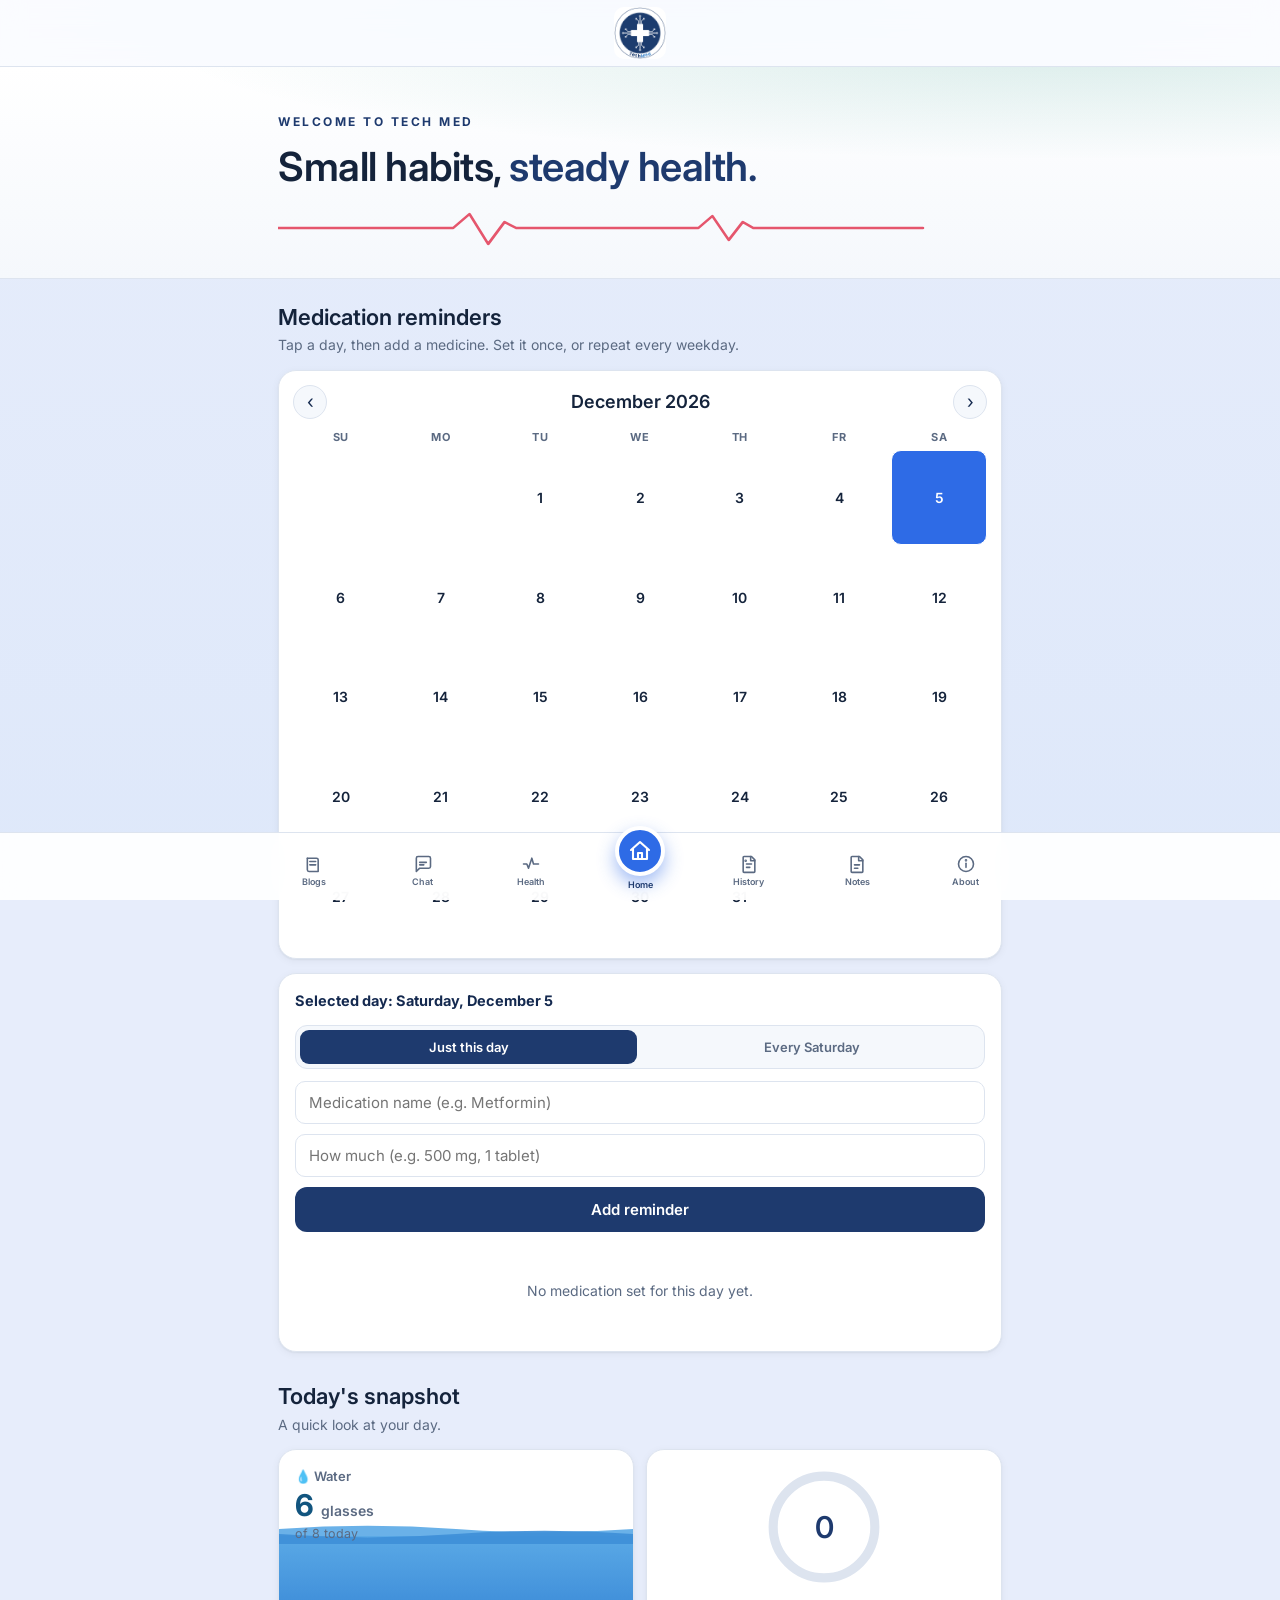
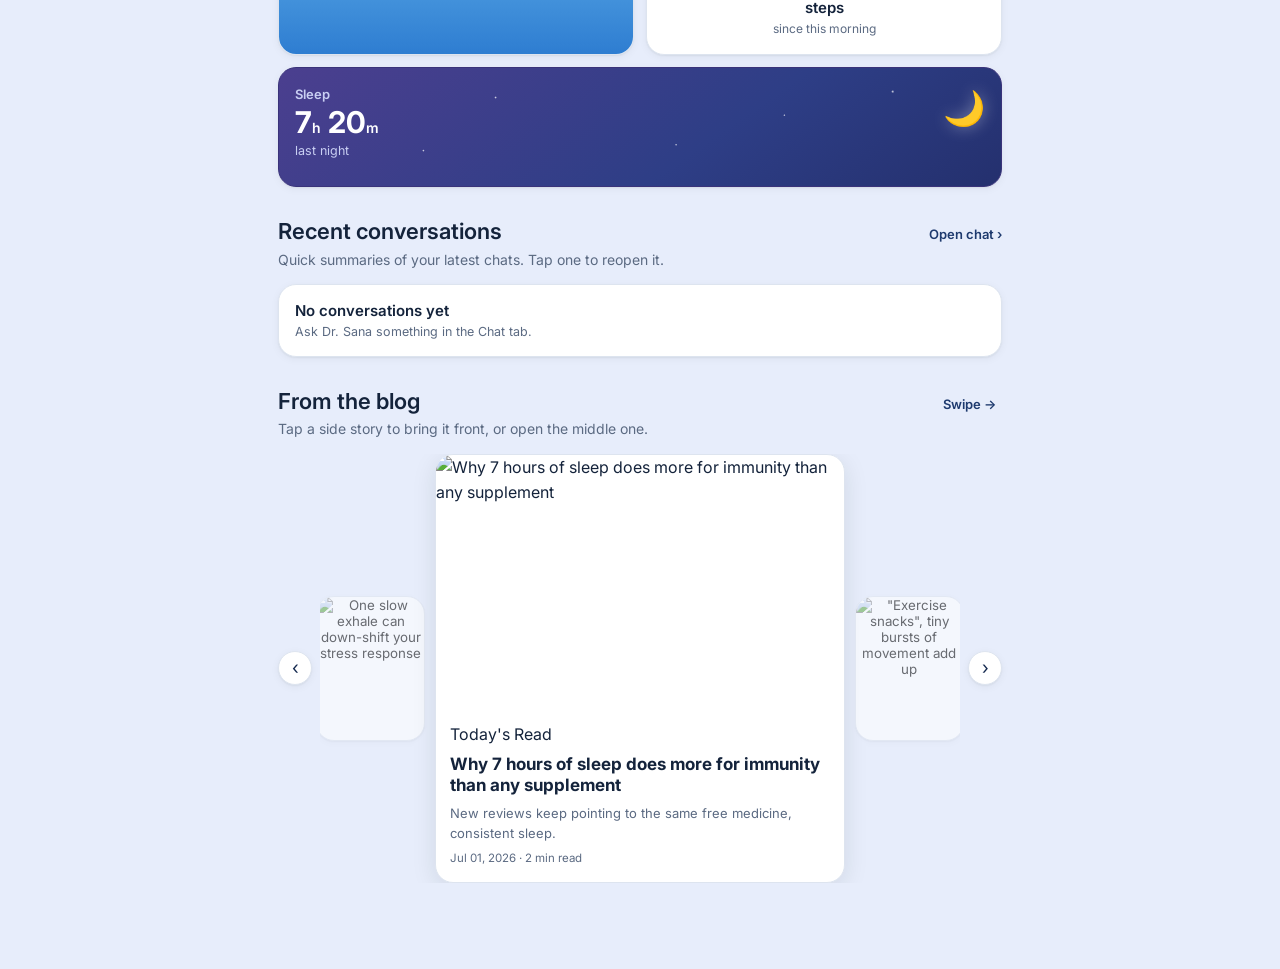
==== commit a7ecffbf: "upgrading the chat bot + About Us added to the Toolbar" ====
--- a/index.html
+++ b/index.html
@@ -19,13 +19,9 @@
   <!-- ============ TOP BAR: logo instead of a name ============ -->
   <header class="topbar">
     <div class="topbar__inner">
-      <span class="topbar__spacer"></span>
       <a class="brand" href="#home" aria-label="Tech Med home">
         <img src="TechMed_logo_circular.png" alt="Tech Med" />
       </a>
-      <button class="topbar__about" data-view-link="about" aria-label="About us" title="About us">
-        <svg viewBox="0 0 24 24"><circle cx="12" cy="12" r="9"/><path d="M12 11v5"/><circle cx="12" cy="7.6" r=".7"/></svg>
-      </button>
     </div>
   </header>
 
@@ -341,33 +337,57 @@
         <div class="hero__inner">
           <p class="eyebrow">About us</p>
           <h1>The <span class="accent">Tech Med</span> story</h1>
-          <p>Good health guidance should feel calm, clear, and within reach for everyone.</p>
-        </div>
-      </div>
-
-      <div class="wrap">
-        <div class="section about">
-          <p class="about__lead">Tech Med began with a simple frustration: health information is everywhere, yet it often arrives buried in jargon, wrapped in alarm, or locked behind a clinic door. We wanted a gentler front door, a place you can open on an ordinary day to read something useful, ask a question, and keep a quiet eye on how you are doing.</p>
-
-          <p class="about__body">So we built a companion, not a clinic. Fresh, plain-language reads. A friendly chat that answers your questions and points you to real care when it matters. A simple way to track your mind and body, set medication reminders, and keep your own health history in one private place. Nothing here shouts. Everything here is meant to help you take one small, steady step.</p>
+          <p>Health guidance that is calm, clear, and within reach on any ordinary day.</p>
+        </div>
+      </div>
+
+      <div class="wrap">
+        <div class="about">
+          <figure class="about__hero">
+            <img src="https://images.unsplash.com/photo-1505751172876-fa1923c5c528?q=70&w=1400&auto=format&fit=crop" alt="A stethoscope resting on a soft surface" loading="lazy">
+          </figure>
+
+          <p class="about__lead">Tech Med began with a simple observation. Health information is everywhere, yet it so often arrives buried in jargon, wrapped in alarm, or waiting on the far side of an appointment. We set out to build a gentler front door to it, one you can open on an unremarkable Tuesday to read something useful, ask a question in plain words, and keep a quiet eye on how you are doing.</p>
+
+          <div class="about__split">
+            <div class="about__col">
+              <h2 class="about__h2">Why we exist</h2>
+              <p class="about__body">Most people are not looking for a diagnosis at midnight. They are looking for reassurance, a clear next step, and a sense of whether something is worth a doctor's time. Tech Med is built for exactly those moments. It is a companion, not a clinic: it explains, it organises, and when something matters, it points firmly toward real, professional care.</p>
+              <p class="about__body">Everything is designed to lower the effort of one healthy decision, whether that is a two-minute walk, a medication set on the calendar, or finally writing down the question you keep forgetting to ask.</p>
+            </div>
+            <figure class="about__figure">
+              <img src="https://images.unsplash.com/photo-1478476868527-002ae3f3e159?q=70&w=1200&auto=format&fit=crop" alt="Two people holding hands in a gesture of care" loading="lazy">
+              <figcaption>Care, in the ordinary sense of the word.</figcaption>
+            </figure>
+          </div>
 
           <h2 class="about__h2">What we believe</h2>
           <div class="values">
-            <div class="value"><b>Plain language</b><span>Health should be explained the way a kind friend would, not a textbook.</span></div>
-            <div class="value"><b>Privacy first</b><span>Your notes, history, and tracking stay on your own device.</span></div>
-            <div class="value"><b>Small habits</b><span>Steady, everyday changes beat dramatic quick fixes.</span></div>
-            <div class="value"><b>Always toward real care</b><span>We support you, and nudge you to a professional when it counts.</span></div>
-          </div>
+            <div class="value"><b>Plain language</b><span>Health explained the way a knowledgeable friend would, never like a textbook.</span></div>
+            <div class="value"><b>Small habits</b><span>Steady, everyday changes quietly outperform dramatic quick fixes.</span></div>
+            <div class="value"><b>Evidence informed</b><span>Guidance that leans on what the research actually supports.</span></div>
+            <div class="value"><b>Toward real care</b><span>We support you, and nudge you to a professional whenever it counts.</span></div>
+          </div>
+
+          <figure class="about__wide">
+            <img src="https://images.unsplash.com/photo-1576091160550-2173dba999ef?q=70&w=1400&auto=format&fit=crop" alt="A laptop and a stethoscope side by side" loading="lazy">
+            <figcaption>Thoughtful technology, in the service of everyday health.</figcaption>
+          </figure>
 
           <h2 class="about__h2">What is inside</h2>
           <div class="offer">
             <div class="offer__row"><b>Blog</b><span>Short, current reads on sleep, movement, food, and mind.</span></div>
-            <div class="offer__row"><b>Health chat</b><span>Ask Dr. Sana almost any health question, any time.</span></div>
+            <div class="offer__row"><b>Health chat</b><span>Ask Dr. Sana almost any health question, at any hour.</span></div>
             <div class="offer__row"><b>Health tracking</b><span>A calm daily check-in for mood, sleep, steps, and more.</span></div>
-            <div class="offer__row"><b>Medication reminders</b><span>A calendar to set medicines once or every week.</span></div>
-            <div class="offer__row"><b>Patient history</b><span>A one-time baseline that stays private to you.</span></div>
-            <div class="offer__row"><b>Notes</b><span>A place to jot questions for your next appointment.</span></div>
-          </div>
+            <div class="offer__row"><b>Medication reminders</b><span>A calendar to set medicines once, or every week.</span></div>
+            <div class="offer__row"><b>Patient history</b><span>A one-time baseline that helps tailor future guidance.</span></div>
+            <div class="offer__row"><b>Notes</b><span>A place to capture questions for your next appointment.</span></div>
+          </div>
+
+          <blockquote class="about__note">
+            <span class="about__note-k">A note from us</span>
+            Building a health companion is a study in restraint. The temptation is always to say more, warn louder, and claim certainty the moment a symptom is typed in. We have tried, deliberately, to do the opposite: to stay measured, to admit what a short answer cannot know, and to send you toward a real clinician the instant that is the right call. Good health technology should feel less like an anxious voice and more like a steady one, the friend who helps you think clearly rather than the alarm that makes you panic. That is the standard we hold Tech Med to, and the one we keep working toward.
+          </blockquote>
 
           <p class="care-note">Tech Med is a wellbeing companion, not a medical device, and it does not replace a doctor. For anything urgent or worrying, please contact a healthcare professional, and in an emergency use your local emergency number.</p>
         </div>
@@ -388,16 +408,16 @@
         <svg viewBox="0 0 24 24"><path d="M21 15a2 2 0 0 1-2 2H8l-4 4V5a2 2 0 0 1 2-2h13a2 2 0 0 1 2 2z"/><path d="M8 10h8M8 13h5"/></svg>
         Chat
       </button>
+      <button class="nav__btn" data-view="health">
+        <svg viewBox="0 0 24 24"><path d="M3 12h4l2 5 4-12 2 7h6"/></svg>
+        Health
+      </button>
       <button class="nav__btn nav__btn--home is-active" data-view="home">
         <span class="home-orb">
           <svg viewBox="0 0 24 24"><path d="M3 11l9-8 9 8"/><path d="M5 10v10h14V10"/><path d="M10 20v-6h4v6"/></svg>
         </span>
         Home
       </button>
-      <button class="nav__btn" data-view="health">
-        <svg viewBox="0 0 24 24"><path d="M3 12h4l2 5 4-12 2 7h6"/></svg>
-        Health
-      </button>
       <button class="nav__btn" data-view="history">
         <svg viewBox="0 0 24 24"><path d="M6 3h9l4 4v14a1 1 0 0 1-1 1H6a1 1 0 0 1-1-1V4a1 1 0 0 1 1-1z"/><path d="M14 3v5h5M9 12h6M9 16h4"/><circle cx="8" cy="8" r=".6"/></svg>
         History
@@ -405,6 +425,10 @@
       <button class="nav__btn" data-view="notes">
         <svg viewBox="0 0 24 24"><path d="M6 3h9l4 4v14a1 1 0 0 1-1 1H6a1 1 0 0 1-1-1V4a1 1 0 0 1 1-1z"/><path d="M14 3v5h5M9 13h6M9 17h4"/></svg>
         Notes
+      </button>
+      <button class="nav__btn" data-view="about">
+        <svg viewBox="0 0 24 24"><circle cx="12" cy="12" r="9"/><path d="M12 11v5"/><circle cx="12" cy="7.6" r=".6"/></svg>
+        About
       </button>
     </div>
   </nav>
--- a/css/styles.css
+++ b/css/styles.css
@@ -65,7 +65,7 @@
 .topbar__inner {
   max-width: var(--max); margin: 0 auto;
   height: 66px; padding: 0 14px;
-  display: grid; grid-template-columns: 1fr auto 1fr; align-items: center;
+  display: flex; align-items: center; justify-content: center;
 }
 .topbar__spacer { width: 40px; }
 .brand { display: flex; align-items: center; justify-content: center; text-decoration: none; }
@@ -634,3 +634,38 @@
 .offer__row:last-child { border-bottom: none; }
 .offer__row b { font-size: 14.5px; }
 .offer__row span { font-size: 13px; color: var(--muted); }
+
+/* ============================================================
+   7-tab nav sizing + urgent chat bubble + About page
+   ============================================================ */
+.nav__btn { font-size: 9px; gap: 2px; }
+.nav__btn svg { width: 20px; height: 20px; }
+.nav__btn--home .home-orb { width: 50px; height: 50px; margin-top: -24px; }
+.nav__btn--home .home-orb svg { width: 24px; height: 24px; }
+
+.msg--urgent { border: 1px solid #F0B6BD !important; background: var(--pulse-soft) !important; color: #7a2129; }
+.msg--urgent .msg-src { color: var(--pulse); }
+
+.about { padding-top: 6px; }
+.about__hero { margin: 6px 0 18px; border-radius: var(--radius); overflow: hidden; box-shadow: var(--shadow-md); }
+.about__hero img { width: 100%; height: 200px; object-fit: cover; display: block; }
+.about__lead { font-size: 17.5px; line-height: 1.7; color: var(--ink); font-weight: 500; margin: 0 0 22px; }
+.about__body { font-size: 15px; line-height: 1.75; color: #33415A; margin: 0 0 12px; }
+.about__h2 { font-size: 21px; font-weight: 700; margin: 28px 0 14px; letter-spacing: -.2px; }
+
+.about__split { display: grid; grid-template-columns: 1fr; gap: 18px; align-items: center; margin-bottom: 6px; }
+@media (min-width: 640px) { .about__split { grid-template-columns: 1.2fr 1fr; gap: 24px; } }
+.about__figure { margin: 0; border-radius: var(--radius); overflow: hidden; box-shadow: var(--shadow-md); }
+.about__figure img { width: 100%; height: 220px; object-fit: cover; display: block; }
+.about__figure figcaption, .about__wide figcaption { font-size: 12px; color: var(--muted); text-align: center; padding: 8px 10px; background: var(--surface); }
+
+.about__wide { margin: 22px 0; border-radius: var(--radius); overflow: hidden; box-shadow: var(--shadow-md); }
+.about__wide img { width: 100%; height: 220px; object-fit: cover; display: block; }
+
+.about__note {
+  margin: 26px 0 8px; padding: 20px 22px; border-radius: var(--radius);
+  background: linear-gradient(145deg, var(--primary), var(--primary-deep));
+  color: #EAF0FF; font-size: 15.5px; line-height: 1.75; position: relative;
+  box-shadow: var(--shadow-lg);
+}
+.about__note-k { display: block; font-size: 11px; letter-spacing: 2px; text-transform: uppercase; color: #9FC0FF; font-weight: 700; margin-bottom: 10px; }
